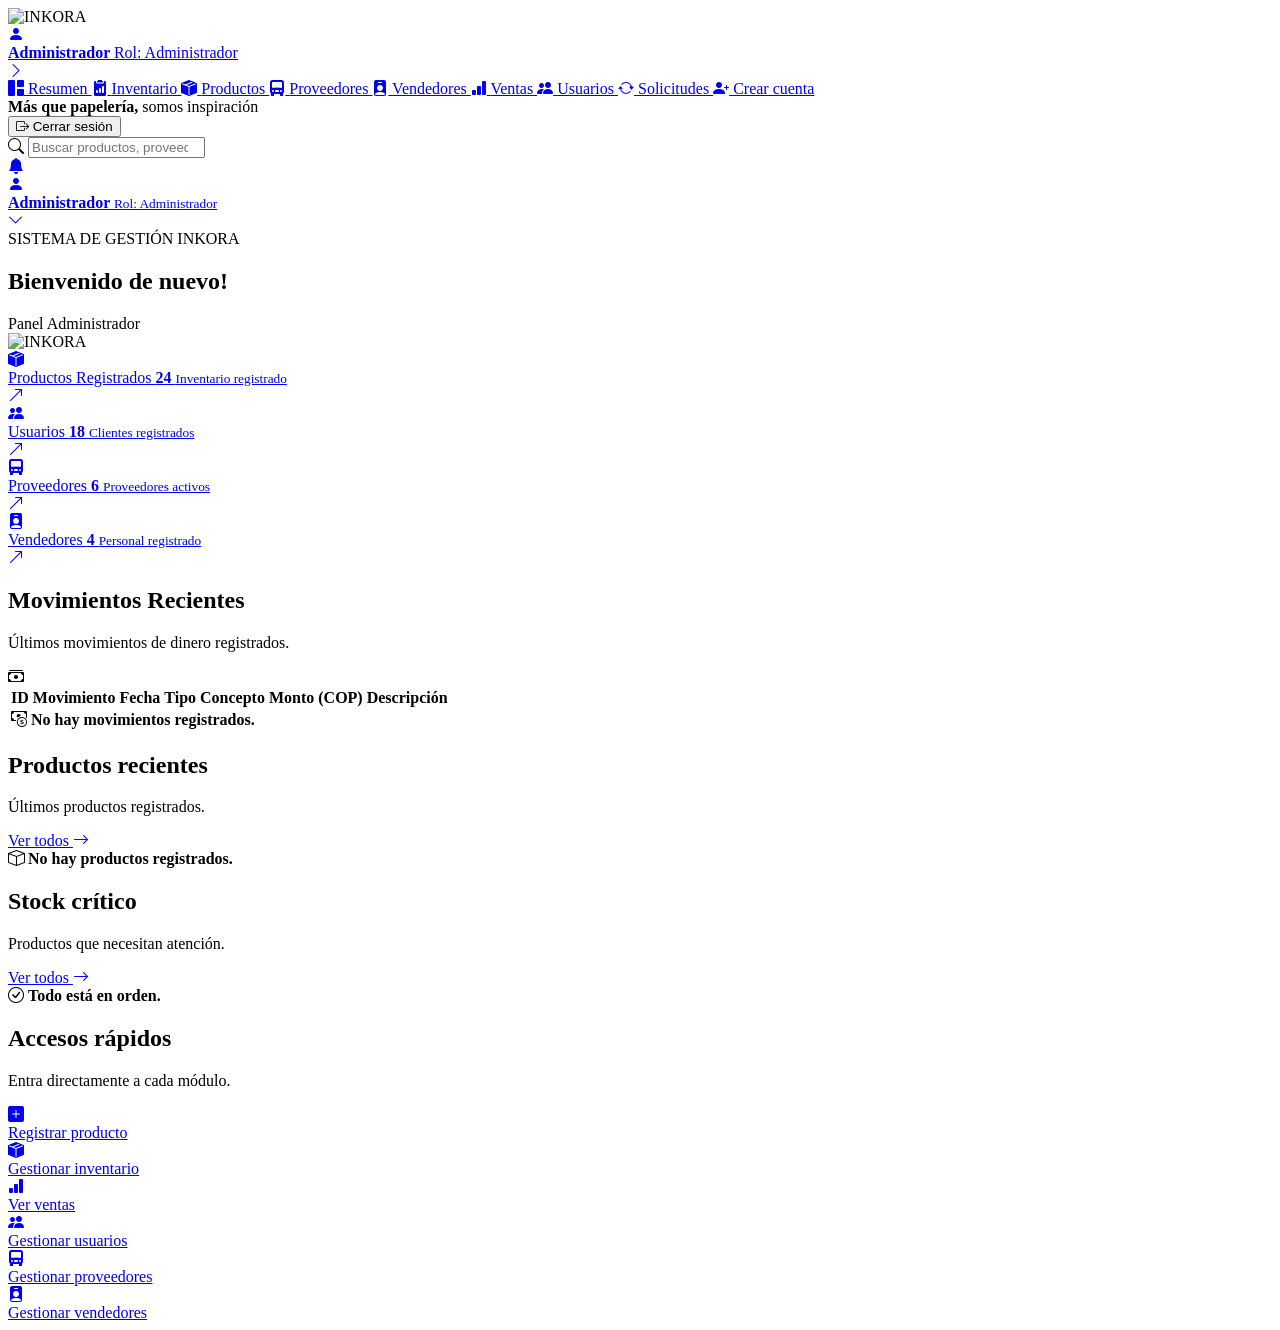
==== Vistas/Dashboard/Index.html @ 17f213e6 "Index Inkora" ====
<!DOCTYPE html>

<html lang="es">

<head>

    <meta charset="utf-8" />

    <meta name="viewport" content="width=device-width, initial-scale=1.0" />

    <title>
        Panel de administración - INKORA
    </title>


    <link rel="stylesheet" href="../../Assets/css/bootstrap.min.css" />


    <link rel="stylesheet" href="https://cdn.jsdelivr.net/npm/bootstrap-icons@1.11.3/font/bootstrap-icons.min.css" />


    <link rel="stylesheet" href="../../Assets/css/dashboard-admin.css" />


    <link rel="stylesheet"
        href="https://fonts.googleapis.com/css2?family=Sora:wght@400;600;700;800&family=Inter:wght@400;500;600;700&display=swap" />


    <link rel="stylesheet" href="../../Assets/css/inkora-brand.css" />

</head>


<body>

    <div class="admin-shell">


        <!-- ===================================================== -->
        <!-- SIDEBAR -->
        <!-- ===================================================== -->

        <aside class="admin-sidebar">


            <!-- LOGO -->

            <div class="sidebar-logo-area">

                <img src="../../Assets/img/logo-inkora.png" alt="INKORA" class="admin-logo" />

            </div>


            <!-- PERFIL ADMIN -->

            <a href="#" class="admin-mini-profile">

                <div class="mini-avatar">

                    <i class="bi bi-person-fill"></i>

                </div>


                <div class="mini-profile-info">

                    <strong>
                        Administrador
                    </strong>

                    <span>
                        Rol: Administrador
                    </span>

                </div>


                <i class="bi bi-chevron-right"></i>

            </a>


            <!-- MENU -->

            <nav class="admin-menu">


                <a href="#" class="admin-menu-item active">

                    <i class="bi bi-grid-1x2-fill"></i>

                    <span>
                        Resumen
                    </span>

                </a>


                <a href="#" class="admin-menu-item">

                    <i class="bi bi-clipboard2-data-fill"></i>

                    <span>
                        Inventario
                    </span>

                </a>


                <a href="#" class="admin-menu-item">

                    <i class="bi bi-box-seam-fill"></i>

                    <span>
                        Productos
                    </span>

                </a>


                <a href="#" class="admin-menu-item">

                    <i class="bi bi-truck-front-fill"></i>

                    <span>
                        Proveedores
                    </span>

                </a>


                <a href="#" class="admin-menu-item">

                    <i class="bi bi-person-badge-fill"></i>

                    <span>
                        Vendedores
                    </span>

                </a>


                <a href="#" class="admin-menu-item">

                    <i class="bi bi-bar-chart-fill"></i>

                    <span>
                        Ventas
                    </span>

                </a>


                <a href="#" class="admin-menu-item">

                    <i class="bi bi-people-fill"></i>

                    <span>
                        Usuarios
                    </span>

                </a>


                <a href="#" class="admin-menu-item">

                    <i class="bi bi-arrow-repeat"></i>

                    <span>
                        Solicitudes
                    </span>

                </a>


                <a href="#" class="admin-menu-item">

                    <i class="bi bi-person-plus-fill"></i>

                    <span>
                        Crear cuenta
                    </span>

                </a>

            </nav>


            <!-- PARTE INFERIOR -->

            <div class="sidebar-footer">

                <div class="sidebar-slogan">

                    <strong>
                        Más que papelería,
                    </strong>

                    <span>
                        somos inspiración
                    </span>

                    <div class="slogan-line"></div>

                </div>


                <button type="button" class="sidebar-logout">

                    <i class="bi bi-box-arrow-right"></i>

                    <span>
                        Cerrar sesión
                    </span>

                </button>

            </div>

        </aside>


        <!-- ===================================================== -->
        <!-- MAIN -->
        <!-- ===================================================== -->

        <main class="admin-main">


            <!-- TOPBAR -->

            <header class="admin-topbar">


                <div class="admin-search">

                    <i class="bi bi-search"></i>

                    <input id="adminSearch" type="search" placeholder="Buscar productos, proveedores, usuarios..." />

                </div>


                <div class="topbar-right">


                    <a href="#" class="notification-icon">

                        <i class="bi bi-bell-fill"></i>

                    </a>


                    <div class="topbar-separator"></div>


                    <a href="#" class="top-profile">

                        <div class="top-avatar">

                            <i class="bi bi-person-fill"></i>

                        </div>


                        <div class="top-profile-text">

                            <strong>
                                Administrador
                            </strong>

                            <small>
                                Rol: Administrador
                            </small>

                        </div>


                        <i class="bi bi-chevron-down"></i>

                    </a>

                </div>

            </header>


            <!-- CONTENIDO -->

            <section class="admin-page-content">


                <!-- ========================================================= -->
                <!-- ENCABEZADO -->
                <!-- ========================================================= -->

                <div class="dashboard-header">

                    <div class="dashboard-welcome">

                        <span class="eyebrow">
                            SISTEMA DE GESTIÓN INKORA
                        </span>

                        <h1>
                            Bienvenido de <span class="welcome-accent">nuevo!</span>
                        </h1>

                        <span class="welcome-sub">
                            Panel Administrador
                        </span>

                    </div>

                    <div class="dashboard-banner">

                        <img src="../../Assets/img/inkora-hero-premium.png" alt="INKORA" />

                    </div>

                </div>


                <!-- ========================================================= -->
                <!-- TARJETAS -->
                <!-- ========================================================= -->

                <div class="dashboard-stats">


                    <a href="#" class="dashboard-stat-card">

                        <div class="dashboard-stat-icon">

                            <i class="bi bi-box-seam-fill"></i>

                        </div>

                        <div class="dashboard-stat-content">

                            <span>
                                Productos Registrados
                            </span>

                            <strong>
                                24
                            </strong>

                            <small>
                                Inventario registrado
                            </small>

                        </div>

                        <i class="bi bi-arrow-up-right stat-arrow"></i>

                    </a>


                    <a href="#" class="dashboard-stat-card">

                        <div class="dashboard-stat-icon">

                            <i class="bi bi-people-fill"></i>

                        </div>

                        <div class="dashboard-stat-content">

                            <span>
                                Usuarios
                            </span>

                            <strong>
                                18
                            </strong>

                            <small>
                                Clientes registrados
                            </small>

                        </div>

                        <i class="bi bi-arrow-up-right stat-arrow"></i>

                    </a>


                    <a href="#" class="dashboard-stat-card">

                        <div class="dashboard-stat-icon">

                            <i class="bi bi-truck-front-fill"></i>

                        </div>

                        <div class="dashboard-stat-content">

                            <span>
                                Proveedores
                            </span>

                            <strong>
                                6
                            </strong>

                            <small>
                                Proveedores activos
                            </small>

                        </div>

                        <i class="bi bi-arrow-up-right stat-arrow"></i>

                    </a>


                    <a href="#" class="dashboard-stat-card">

                        <div class="dashboard-stat-icon">

                            <i class="bi bi-person-badge-fill"></i>

                        </div>

                        <div class="dashboard-stat-content">

                            <span>
                                Vendedores
                            </span>

                            <strong>
                                4
                            </strong>

                            <small>
                                Personal registrado
                            </small>

                        </div>

                        <i class="bi bi-arrow-up-right stat-arrow"></i>

                    </a>

                </div>


                <!-- ========================================================= -->
                <!-- MOVIMIENTOS RECIENTES -->
                <!-- ========================================================= -->

                <div class="admin-card dashboard-movimientos">


                    <div class="card-header-admin">

                        <div>

                            <h2>
                                Movimientos Recientes
                            </h2>

                            <p>
                                Últimos movimientos de dinero registrados.
                            </p>

                        </div>

                        <div class="header-icon">

                            <i class="bi bi-cash-stack"></i>

                        </div>

                    </div>


                    <div class="table-container">

                        <table class="admin-table">

                            <thead>

                                <tr>

                                    <th>
                                        ID Movimiento
                                    </th>

                                    <th>
                                        Fecha
                                    </th>

                                    <th>
                                        Tipo
                                    </th>

                                    <th>
                                        Concepto
                                    </th>

                                    <th>
                                        Monto (COP)
                                    </th>

                                    <th>
                                        Descripción
                                    </th>

                                </tr>

                            </thead>


                            <tbody>

                                <tr>

                                    <td colspan="6" class="empty-table">

                                        <i class="bi bi-cash-coin"></i>

                                        <strong>
                                            No hay movimientos registrados.
                                        </strong>

                                    </td>

                                </tr>

                            </tbody>

                        </table>

                    </div>

                </div>


                <!-- ========================================================= -->
                <!-- CUERPO -->
                <!-- ========================================================= -->

                <div class="dashboard-columns">


                    <!-- PRODUCTOS -->

                    <div class="admin-card">


                        <div class="card-header-admin">

                            <div>

                                <h2>
                                    Productos recientes
                                </h2>

                                <p>
                                    Últimos productos registrados.
                                </p>

                            </div>


                            <a href="#" class="view-all">

                                Ver todos

                                <i class="bi bi-arrow-right"></i>

                            </a>

                        </div>


                        <div class="recent-products">

                            <div class="empty-dashboard">

                                <i class="bi bi-box"></i>

                                <strong>
                                    No hay productos registrados.
                                </strong>

                            </div>

                        </div>

                    </div>


                    <!-- STOCK CRÍTICO -->

                    <div class="admin-card">


                        <div class="card-header-admin">

                            <div>

                                <h2>
                                    Stock crítico
                                </h2>

                                <p>
                                    Productos que necesitan atención.
                                </p>

                            </div>


                            <a href="#" class="view-all">

                                Ver todos

                                <i class="bi bi-arrow-right"></i>

                            </a>

                        </div>


                        <div class="critical-list">

                            <div class="empty-dashboard">

                                <i class="bi bi-check-circle"></i>

                                <strong>
                                    Todo está en orden.
                                </strong>

                            </div>

                        </div>

                    </div>

                </div>


                <!-- ========================================================= -->
                <!-- ACCESOS -->
                <!-- ========================================================= -->

                <div class="admin-card quick-access-card">


                    <div class="card-header-admin">

                        <div>

                            <h2>
                                Accesos rápidos
                            </h2>

                            <p>
                                Entra directamente a cada módulo.
                            </p>

                        </div>

                    </div>


                    <div class="quick-access-grid">


                        <a href="#" class="quick-access-item">

                            <div>
                                <i class="bi bi-plus-square-fill"></i>
                            </div>

                            <span>
                                Registrar producto
                            </span>

                        </a>


                        <a href="#" class="quick-access-item">

                            <div>
                                <i class="bi bi-box-seam-fill"></i>
                            </div>

                            <span>
                                Gestionar inventario
                            </span>

                        </a>


                        <a href="#" class="quick-access-item">

                            <div>
                                <i class="bi bi-bar-chart-fill"></i>
                            </div>

                            <span>
                                Ver ventas
                            </span>

                        </a>


                        <a href="#" class="quick-access-item">

                            <div>
                                <i class="bi bi-people-fill"></i>
                            </div>

                            <span>
                                Gestionar usuarios
                            </span>

                        </a>


                        <a href="#" class="quick-access-item">

                            <div>
                                <i class="bi bi-truck-front-fill"></i>
                            </div>

                            <span>
                                Gestionar proveedores
                            </span>

                        </a>


                        <a href="#" class="quick-access-item">

                            <div>
                                <i class="bi bi-person-badge-fill"></i>
                            </div>

                            <span>
                                Gestionar vendedores
                            </span>

                        </a>


                    </div>

                </div>

            </section>

        </main>

    </div>


    <script>

        document.addEventListener(
            "DOMContentLoaded",
            function () {

                const search =
                    document.getElementById("adminSearch");

                if (!search)
                    return;


                search.addEventListener(
                    "input",
                    function () {

                        const value =
                            this.value
                                .toLowerCase()
                                .trim();


                        document
                            .querySelectorAll(
                                ".searchable-item")
                            .forEach(function (element) {

                                const text =
                                    element.textContent
                                        .toLowerCase();


                                element.style.display =
                                    !value ||
                                        text.includes(value)
                                        ? ""
                                        : "none";

                            });

                    });

            });

    </script>


</body>

</html>
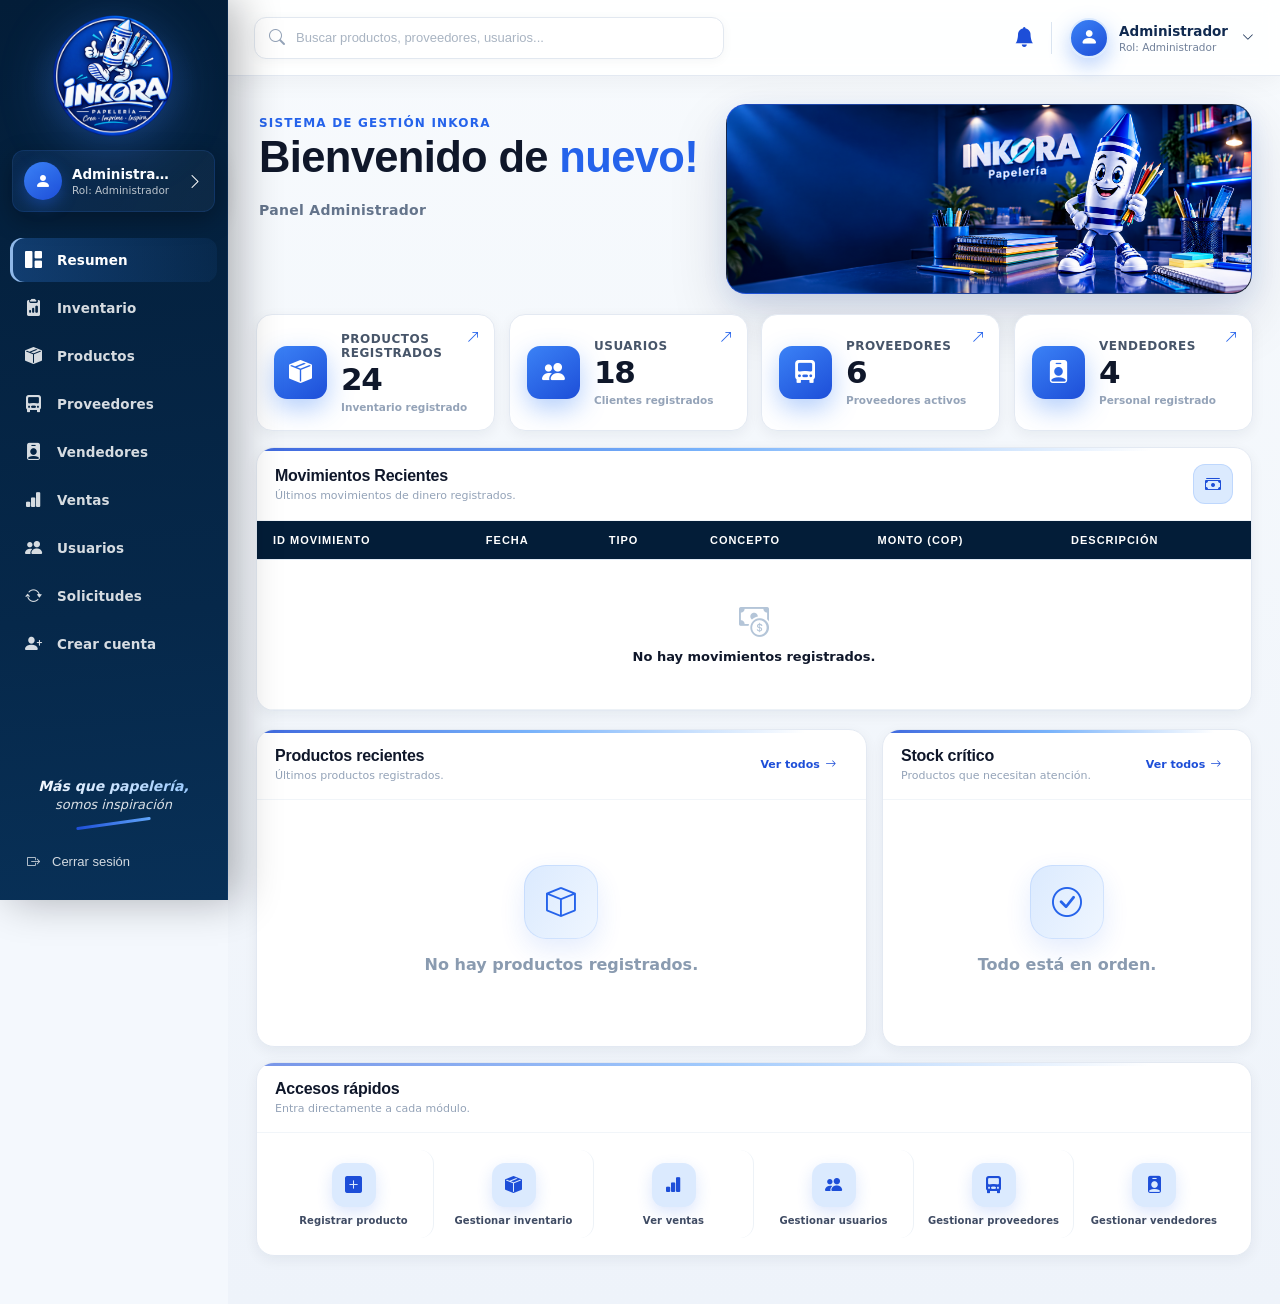
==== commit b8e67822: "Anexos + Script" ====
--- a/Vistas/Dashboard/Index.html
+++ b/Vistas/Dashboard/Index.html
@@ -12,20 +12,12 @@
         Panel de administración - INKORA
     </title>
 
-
     <link rel="stylesheet" href="../../Assets/css/bootstrap.min.css" />
 
-
     <link rel="stylesheet" href="https://cdn.jsdelivr.net/npm/bootstrap-icons@1.11.3/font/bootstrap-icons.min.css" />
 
-
     <link rel="stylesheet" href="../../Assets/css/dashboard-admin.css" />
 
-
-    <link rel="stylesheet"
-        href="https://fonts.googleapis.com/css2?family=Sora:wght@400;600;700;800&family=Inter:wght@400;500;600;700&display=swap" />
-
-
     <link rel="stylesheet" href="../../Assets/css/inkora-brand.css" />
 
 </head>
@@ -34,16 +26,7 @@
 <body>
 
     <div class="admin-shell">
-
-
-        <!-- ===================================================== -->
-        <!-- SIDEBAR -->
-        <!-- ===================================================== -->
-
         <aside class="admin-sidebar">
-
-
-            <!-- LOGO -->
 
             <div class="sidebar-logo-area">
 
--- a/Assets/css/dashboard-admin.css
+++ b/Assets/css/dashboard-admin.css
@@ -0,0 +1,3893 @@
+﻿:root {
+    --inkora-blue: #063b91;
+    --inkora-blue-dark: #03275f;
+    --inkora-blue-light: #148df5;
+    --inkora-sky: #eaf5ff;
+    --inkora-bg: #f4f8fd;
+    --inkora-white: #ffffff;
+    --inkora-text: #102a50;
+    --inkora-muted: #71819a;
+    --inkora-border: #dbe7f4;
+    --inkora-green: #21a366;
+    --inkora-red: #ef476f;
+    --inkora-orange: #f59e0b;
+    --shadow: 0 10px 30px rgba(17, 63, 111, .08);
+    --radius: 16px;
+}
+
+
+* {
+    box-sizing: border-box;
+}
+
+
+html,
+body {
+    margin: 0;
+    padding: 0;
+    min-height: 100%;
+}
+
+
+body {
+    font-family: Inter, "Segoe UI", Arial, sans-serif;
+    background: var(--inkora-bg);
+    color: var(--inkora-text);
+}
+
+
+/* =========================================================
+   SHELL
+   ========================================================= */
+
+.admin-shell {
+    min-height: 100vh;
+    display: flex;
+}
+
+
+/* =========================================================
+   SIDEBAR
+   ========================================================= */
+
+.admin-sidebar {
+    position: fixed;
+    left: 0;
+    top: 0;
+    bottom: 0;
+    width: 228px;
+    background: linear-gradient( 180deg, #063b91 0%, #03265d 100% );
+    color: white;
+    display: flex;
+    flex-direction: column;
+    z-index: 1000;
+    box-shadow: 10px 0 35px rgba(2, 39, 95, .12);
+}
+
+
+.sidebar-logo-area {
+    height: 175px;
+    display: flex;
+    align-items: center;
+    justify-content: center;
+    padding: 20px;
+}
+
+
+.admin-logo {
+    width: 138px;
+    height: 138px;
+    object-fit: contain;
+    filter: drop-shadow( 0 8px 15px rgba(0, 0, 0, .20) );
+}
+
+
+/* =========================================================
+   MINI PROFILE
+   ========================================================= */
+
+.admin-mini-profile {
+    margin: 0 12px 18px;
+    padding: 11px;
+    border-radius: 12px;
+    display: flex;
+    align-items: center;
+    gap: 10px;
+    color: white;
+    text-decoration: none;
+    background: rgba(255, 255, 255, .09);
+    border: 1px solid rgba(255, 255, 255, .10);
+    transition: .2s ease;
+}
+
+
+    .admin-mini-profile:hover {
+        color: white;
+        background: rgba(255, 255, 255, .15);
+        transform: translateY(-1px);
+    }
+
+
+.mini-avatar {
+    width: 38px;
+    height: 38px;
+    border-radius: 50%;
+    display: grid;
+    place-items: center;
+    background: rgba(255,255,255,.18);
+    flex-shrink: 0;
+}
+
+
+.mini-profile-info {
+    min-width: 0;
+    flex: 1;
+}
+
+
+    .mini-profile-info strong {
+        display: block;
+        font-size: 13px;
+        white-space: nowrap;
+        overflow: hidden;
+        text-overflow: ellipsis;
+    }
+
+
+    .mini-profile-info span {
+        display: block;
+        margin-top: 2px;
+        font-size: 10px;
+        opacity: .72;
+    }
+
+
+/* =========================================================
+   MENU
+   ========================================================= */
+
+.admin-menu {
+    padding: 4px 10px;
+    overflow-y: auto;
+}
+
+
+.admin-menu-item {
+    min-height: 44px;
+    margin: 4px 0;
+    padding: 0 14px;
+    border-radius: 10px;
+    display: flex;
+    align-items: center;
+    gap: 13px;
+    color: rgba(255,255,255,.84);
+    text-decoration: none;
+    font-size: 13px;
+    font-weight: 600;
+    transition: .2s ease;
+}
+
+
+    .admin-menu-item i {
+        width: 20px;
+        text-align: center;
+        font-size: 17px;
+    }
+
+
+    .admin-menu-item:hover {
+        color: white;
+        background: rgba(255,255,255,.11);
+    }
+
+
+    .admin-menu-item.active {
+        color: white;
+        background: linear-gradient( 90deg, #148df5, #08b9f7 );
+        box-shadow: 0 7px 18px rgba(0, 159, 255, .23);
+    }
+
+
+.menu-count {
+    margin-left: auto;
+    min-width: 20px;
+    height: 20px;
+    padding: 0 6px;
+    display: grid;
+    place-items: center;
+    border-radius: 30px;
+    background: #ef476f;
+    font-size: 10px;
+}
+
+
+/* =========================================================
+   SIDEBAR FOOTER
+   ========================================================= */
+
+.sidebar-footer {
+    margin-top: auto;
+    padding: 18px 15px 20px;
+}
+
+
+.sidebar-slogan {
+    padding: 15px 5px 18px;
+    text-align: center;
+    color: rgba(255,255,255,.85);
+}
+
+
+    .sidebar-slogan strong,
+    .sidebar-slogan span {
+        display: block;
+        font-style: italic;
+    }
+
+
+    .sidebar-slogan strong {
+        font-size: 14px;
+    }
+
+
+    .sidebar-slogan span {
+        margin-top: 3px;
+        font-size: 13px;
+    }
+
+
+.slogan-line {
+    width: 75px;
+    height: 3px;
+    margin: 10px auto 0;
+    border-radius: 20px;
+    background: #0cb9ff;
+    transform: rotate(-8deg);
+}
+
+
+.sidebar-logout {
+    width: 100%;
+    border: 0;
+    background: transparent;
+    color: rgba(255,255,255,.82);
+    padding: 11px 12px;
+    border-radius: 9px;
+    display: flex;
+    align-items: center;
+    gap: 12px;
+    cursor: pointer;
+    font-size: 13px;
+}
+
+
+    .sidebar-logout:hover {
+        background: rgba(255,255,255,.10);
+        color: white;
+    }
+
+
+/* =========================================================
+   MAIN
+   ========================================================= */
+
+.admin-main {
+    width: calc(100% - 228px);
+    margin-left: 228px;
+    min-height: 100vh;
+    background: linear-gradient( 180deg, #f8fbff, #f1f6fc );
+}
+
+
+/* =========================================================
+   TOPBAR
+   ========================================================= */
+
+.admin-topbar {
+    height: 76px;
+    padding: 0 26px;
+    background: rgba(255,255,255,.90);
+    border-bottom: 1px solid var(--inkora-border);
+    display: flex;
+    align-items: center;
+    justify-content: space-between;
+    position: sticky;
+    top: 0;
+    z-index: 100;
+}
+
+
+.admin-search {
+    width: min(470px, 45vw);
+    height: 42px;
+    border: 1px solid #d9e5f2;
+    background: #f6faff;
+    border-radius: 10px;
+    display: flex;
+    align-items: center;
+    padding: 0 14px;
+    color: #6f86a3;
+}
+
+
+    .admin-search i {
+        margin-right: 9px;
+    }
+
+
+    .admin-search input {
+        width: 100%;
+        border: 0;
+        outline: 0;
+        background: transparent;
+        font-size: 13px;
+        color: var(--inkora-text);
+    }
+
+
+.topbar-right {
+    display: flex;
+    align-items: center;
+    gap: 17px;
+}
+
+
+.notification-icon {
+    position: relative;
+    color: var(--inkora-blue);
+    font-size: 20px;
+    text-decoration: none;
+}
+
+
+    .notification-icon span {
+        position: absolute;
+        right: -9px;
+        top: -9px;
+        min-width: 17px;
+        height: 17px;
+        padding: 0 4px;
+        display: grid;
+        place-items: center;
+        background: #ef3340;
+        color: white;
+        font-size: 9px;
+        font-weight: 800;
+        border-radius: 50%;
+    }
+
+
+.topbar-separator {
+    width: 1px;
+    height: 32px;
+    background: #dbe5f1;
+}
+
+
+.top-profile {
+    display: flex;
+    align-items: center;
+    gap: 10px;
+    text-decoration: none;
+    color: var(--inkora-text);
+}
+
+
+.top-avatar {
+    width: 40px;
+    height: 40px;
+    border-radius: 50%;
+    display: grid;
+    place-items: center;
+    background: linear-gradient( 145deg, #1a82e9, #0756b5 );
+    color: white;
+    font-size: 18px;
+}
+
+
+.top-profile-text strong,
+.top-profile-text small {
+    display: block;
+}
+
+
+.top-profile-text strong {
+    font-size: 13px;
+}
+
+
+.top-profile-text small {
+    color: var(--inkora-muted);
+    font-size: 10px;
+    margin-top: 2px;
+}
+
+
+.top-profile > i {
+    font-size: 12px;
+    margin-left: 4px;
+}
+
+
+/* =========================================================
+   CONTENT
+   ========================================================= */
+
+.admin-page-content {
+    padding: 28px;
+    max-width: 1500px;
+    margin: 0 auto;
+}
+
+
+.admin-message {
+    padding: 12px 15px;
+    border-radius: 10px;
+    margin-bottom: 18px;
+    display: flex;
+    align-items: center;
+    gap: 10px;
+    font-size: 13px;
+    font-weight: 600;
+}
+
+
+    .admin-message.success {
+        background: #e9f9f0;
+        color: #147c49;
+        border: 1px solid #bdebd1;
+    }
+
+
+    .admin-message.error {
+        background: #fff0f2;
+        color: #b4233d;
+        border: 1px solid #ffcbd4;
+    }
+
+
+/* =========================================================
+   HEADINGS
+   ========================================================= */
+
+.eyebrow {
+    color: #2464a9;
+    font-size: 11px;
+    font-weight: 800;
+    letter-spacing: .5px;
+}
+
+
+.page-heading {
+    display: flex;
+    align-items: flex-end;
+    justify-content: space-between;
+    margin-bottom: 22px;
+}
+
+
+    .page-heading h1 {
+        margin: 5px 0 5px;
+        font-size: clamp(27px, 3vw, 40px);
+        letter-spacing: -.7px;
+    }
+
+
+    .page-heading p {
+        margin: 0;
+        color: var(--inkora-muted);
+        font-size: 13px;
+    }
+
+
+/* =========================================================
+   DASHBOARD HEADER
+   ========================================================= */
+
+.dashboard-header {
+    display: grid;
+    grid-template-columns: 1fr 1.18fr;
+    gap: 24px;
+    align-items: stretch;
+    margin-bottom: 20px;
+}
+
+
+.dashboard-welcome {
+    padding: 8px 3px;
+}
+
+
+    .dashboard-welcome h1 {
+        margin: 5px 0 20px;
+        font-size: clamp(29px, 3.2vw, 43px);
+        line-height: 1;
+        letter-spacing: -1.5px;
+        color: #0b2f60;
+    }
+
+
+.welcome-user {
+    display: flex;
+    align-items: center;
+    gap: 12px;
+}
+
+
+.welcome-avatar {
+    width: 44px;
+    height: 44px;
+    border-radius: 50%;
+    display: grid;
+    place-items: center;
+    background: linear-gradient( 145deg, #168ff0, #0758b8 );
+    color: white;
+    font-size: 20px;
+}
+
+
+.welcome-user strong,
+.welcome-user span {
+    display: block;
+}
+
+
+.welcome-user strong {
+    font-size: 15px;
+}
+
+
+.welcome-user span {
+    color: var(--inkora-muted);
+    font-size: 11px;
+    margin-top: 4px;
+}
+
+
+.dashboard-banner {
+    min-height: 140px;
+    border-radius: 15px;
+    overflow: hidden;
+    box-shadow: var(--shadow);
+    background: #0b4caa;
+}
+
+
+    .dashboard-banner img {
+        width: 100%;
+        height: 100%;
+        object-fit: cover;
+        display: block;
+    }
+
+
+/* =========================================================
+   STATS
+   ========================================================= */
+
+.dashboard-stats {
+    display: grid;
+    grid-template-columns: repeat(4, 1fr);
+    gap: 14px;
+    margin-bottom: 16px;
+}
+
+
+.dashboard-stat-card {
+    position: relative;
+    min-height: 116px;
+    padding: 17px;
+    background: white;
+    border: 1px solid var(--inkora-border);
+    border-radius: var(--radius);
+    display: flex;
+    align-items: center;
+    gap: 14px;
+    color: var(--inkora-text);
+    text-decoration: none;
+    box-shadow: var(--shadow);
+    transition: transform .2s ease, box-shadow .2s ease;
+}
+
+
+    .dashboard-stat-card:hover {
+        color: var(--inkora-text);
+        transform: translateY(-3px);
+        box-shadow: 0 16px 34px rgba(17,63,111,.12);
+    }
+
+
+.dashboard-stat-icon {
+    width: 53px;
+    height: 53px;
+    flex-shrink: 0;
+    border-radius: 13px;
+    display: grid;
+    place-items: center;
+    background: linear-gradient( 145deg, #178ff0, #0756b5 );
+    color: white;
+    font-size: 23px;
+}
+
+
+.dashboard-stat-content span,
+.dashboard-stat-content small {
+    display: block;
+}
+
+
+.dashboard-stat-content span {
+    font-size: 11px;
+    font-weight: 700;
+    color: #61728b;
+}
+
+
+.dashboard-stat-content strong {
+    display: block;
+    margin-top: 4px;
+    font-size: 27px;
+    line-height: 1;
+}
+
+
+.dashboard-stat-content small {
+    margin-top: 6px;
+    color: #8a9ab0;
+    font-size: 9px;
+}
+
+
+.stat-arrow {
+    position: absolute;
+    right: 14px;
+    top: 14px;
+    color: #1a9d69;
+    font-size: 13px;
+}
+
+
+/* =========================================================
+   DASHBOARD COLUMNS
+   ========================================================= */
+
+.dashboard-columns {
+    display: grid;
+    grid-template-columns: 1.65fr 1fr;
+    gap: 15px;
+    margin-bottom: 15px;
+}
+
+
+.admin-card {
+    background: white;
+    border: 1px solid var(--inkora-border);
+    border-radius: var(--radius);
+    box-shadow: var(--shadow);
+    overflow: hidden;
+}
+
+
+.card-header-admin {
+    min-height: 70px;
+    padding: 16px 18px;
+    display: flex;
+    align-items: center;
+    justify-content: space-between;
+    border-bottom: 1px solid #edf2f7;
+}
+
+
+    .card-header-admin h2 {
+        margin: 0;
+        font-size: 15px;
+        color: #12345f;
+    }
+
+
+    .card-header-admin p {
+        margin: 4px 0 0;
+        color: #8493a7;
+        font-size: 10px;
+    }
+
+
+.view-all {
+    display: flex;
+    align-items: center;
+    gap: 5px;
+    color: #0877d8;
+    font-size: 11px;
+    font-weight: 700;
+    text-decoration: none;
+}
+
+
+    .view-all:hover {
+        color: #0057a8;
+    }
+
+
+.header-icon {
+    width: 36px;
+    height: 36px;
+    display: grid;
+    place-items: center;
+    border-radius: 10px;
+    background: #edf7ff;
+    color: #087ee0;
+}
+
+
+/* =========================================================
+   PRODUCTS
+   ========================================================= */
+
+.recent-products {
+    padding: 5px 18px 12px;
+}
+
+
+.recent-product {
+    min-height: 61px;
+    display: flex;
+    align-items: center;
+    gap: 11px;
+    border-bottom: 1px solid #edf2f7;
+}
+
+
+    .recent-product:last-child {
+        border-bottom: 0;
+    }
+
+
+.product-small-image {
+    width: 40px;
+    height: 40px;
+    border-radius: 8px;
+    display: grid;
+    place-items: center;
+    overflow: hidden;
+    background: #eef6ff;
+    color: #1785df;
+    flex-shrink: 0;
+}
+
+
+    .product-small-image img {
+        width: 100%;
+        height: 100%;
+        object-fit: cover;
+    }
+
+
+.recent-product-info {
+    flex: 1;
+    min-width: 0;
+}
+
+
+    .recent-product-info strong {
+        display: block;
+        font-size: 11px;
+        white-space: nowrap;
+        overflow: hidden;
+        text-overflow: ellipsis;
+    }
+
+
+    .recent-product-info span {
+        display: block;
+        margin-top: 3px;
+        color: #8b9aaf;
+        font-size: 9px;
+    }
+
+
+.recent-product-price {
+    text-align: right;
+}
+
+
+    .recent-product-price strong,
+    .recent-product-price span {
+        display: block;
+    }
+
+
+    .recent-product-price strong {
+        font-size: 11px;
+    }
+
+
+    .recent-product-price span {
+        margin-top: 3px;
+        color: #8b9aaf;
+        font-size: 9px;
+    }
+
+
+/* =========================================================
+   CRITICAL
+   ========================================================= */
+
+.critical-list {
+    padding: 5px 15px 10px;
+}
+
+
+.critical-item {
+    min-height: 57px;
+    display: flex;
+    align-items: center;
+    gap: 10px;
+    border-bottom: 1px solid #edf2f7;
+}
+
+
+    .critical-item:last-child {
+        border-bottom: 0;
+    }
+
+
+.critical-icon {
+    width: 36px;
+    height: 36px;
+    display: grid;
+    place-items: center;
+    border-radius: 9px;
+    background: #fff0f3;
+    color: #e94265;
+}
+
+
+.critical-item div:nth-child(2) {
+    flex: 1;
+}
+
+
+.critical-item strong,
+.critical-item span {
+    display: block;
+}
+
+
+.critical-item strong {
+    font-size: 11px;
+}
+
+
+.critical-item span {
+    margin-top: 3px;
+    color: #8a99ad;
+    font-size: 9px;
+}
+
+
+.critical-item b {
+    min-width: 29px;
+    height: 25px;
+    display: grid;
+    place-items: center;
+    border-radius: 8px;
+    background: #ffe6eb;
+    color: #df365c;
+    font-size: 11px;
+}
+
+
+/* =========================================================
+   QUICK ACCESS
+   ========================================================= */
+
+.quick-access-card {
+    margin-bottom: 20px;
+}
+
+
+.quick-access-grid {
+    display: grid;
+    grid-template-columns: repeat(6, 1fr);
+    padding: 17px;
+}
+
+
+.quick-access-item {
+    min-height: 88px;
+    display: flex;
+    flex-direction: column;
+    align-items: center;
+    justify-content: center;
+    gap: 8px;
+    color: #31506f;
+    text-decoration: none;
+    border-right: 1px solid #edf2f7;
+}
+
+
+    .quick-access-item:last-child {
+        border-right: 0;
+    }
+
+
+    .quick-access-item div {
+        width: 39px;
+        height: 39px;
+        border-radius: 50%;
+        display: grid;
+        place-items: center;
+        background: #eaf5ff;
+        color: #1385df;
+        font-size: 17px;
+        transition: .2s ease;
+    }
+
+
+    .quick-access-item span {
+        text-align: center;
+        font-size: 10px;
+        font-weight: 700;
+    }
+
+
+    .quick-access-item:hover {
+        color: #0878d5;
+    }
+
+
+        .quick-access-item:hover div {
+            transform: translateY(-3px);
+            background: #dcefff;
+        }
+
+
+/* =========================================================
+   TABLES
+   ========================================================= */
+
+.table-container {
+    width: 100%;
+    overflow-x: auto;
+}
+
+
+.admin-table {
+    width: 100%;
+    border-collapse: collapse;
+    min-width: 720px;
+}
+
+
+    .admin-table th {
+        padding: 13px 16px;
+        background: #f7faff;
+        border-bottom: 1px solid #e4edf7;
+        color: #61758f;
+        font-size: 10px;
+        text-align: left;
+        text-transform: uppercase;
+        letter-spacing: .25px;
+    }
+
+
+    .admin-table td {
+        padding: 13px 16px;
+        border-bottom: 1px solid #edf2f7;
+        font-size: 12px;
+        color: #3e536e;
+    }
+
+
+    .admin-table tbody tr:hover {
+        background: #f9fcff;
+    }
+
+
+.user-table-cell {
+    display: flex;
+    align-items: center;
+    gap: 10px;
+}
+
+
+.table-avatar {
+    width: 35px;
+    height: 35px;
+    display: grid;
+    place-items: center;
+    border-radius: 50%;
+    background: #eaf5ff;
+    color: #087dde;
+}
+
+
+.user-table-cell strong,
+.user-table-cell small {
+    display: block;
+}
+
+
+.user-table-cell strong {
+    color: #15375e;
+    font-size: 12px;
+}
+
+
+.user-table-cell small {
+    margin-top: 2px;
+    color: #8c9bb0;
+    font-size: 9px;
+}
+
+
+.role-pill,
+.status-pill {
+    display: inline-flex;
+    align-items: center;
+    gap: 5px;
+    padding: 5px 9px;
+    border-radius: 30px;
+    font-size: 9px;
+    font-weight: 800;
+}
+
+
+    .role-pill.user {
+        background: #eaf5ff;
+        color: #0879d8;
+    }
+
+
+    .status-pill.active {
+        background: #e9f8ef;
+        color: #1b925d;
+    }
+
+
+    .status-pill.critical {
+        background: #fff0f3;
+        color: #d93d60;
+    }
+
+
+.delete-button {
+    border: 0;
+    background: #fff0f3;
+    color: #d83b5d;
+    border-radius: 8px;
+    padding: 7px 10px;
+    font-size: 10px;
+    font-weight: 700;
+    cursor: pointer;
+}
+
+
+    .delete-button:hover {
+        background: #ffdce4;
+    }
+
+
+.empty-table,
+.empty-dashboard {
+    padding: 45px 20px !important;
+    text-align: center;
+    color: #8a9bb0;
+}
+
+
+    .empty-table i,
+    .empty-dashboard i {
+        display: block;
+        margin-bottom: 9px;
+        font-size: 30px;
+        color: #b4c5d8;
+    }
+
+
+    .empty-table strong,
+    .empty-table span {
+        display: block;
+    }
+
+
+    .empty-table strong {
+        color: #526982;
+        font-size: 13px;
+    }
+
+
+    .empty-table span {
+        margin-top: 4px;
+        font-size: 10px;
+    }
+
+
+/* =========================================================
+   STATS
+   ========================================================= */
+
+.stats-grid {
+    display: grid;
+    grid-template-columns: repeat(4, 1fr);
+    gap: 15px;
+    margin-bottom: 20px;
+}
+
+
+.stat-card {
+    min-height: 104px;
+    background: white;
+    border: 1px solid var(--inkora-border);
+    border-radius: var(--radius);
+    padding: 17px;
+    display: flex;
+    align-items: center;
+    gap: 13px;
+    box-shadow: var(--shadow);
+}
+
+
+.stat-icon {
+    width: 48px;
+    height: 48px;
+    border-radius: 12px;
+    display: grid;
+    place-items: center;
+    color: white;
+    font-size: 20px;
+    flex-shrink: 0;
+}
+
+
+    .stat-icon.blue {
+        background: linear-gradient(145deg,#1592ef,#075ab9);
+    }
+
+
+    .stat-icon.green {
+        background: linear-gradient(145deg,#2bc47c,#16945a);
+    }
+
+
+    .stat-icon.purple {
+        background: linear-gradient(145deg,#8a70ee,#6049be);
+    }
+
+
+    .stat-icon.orange {
+        background: linear-gradient(145deg,#f7b83e,#e28b0c);
+    }
+
+
+    .stat-icon.red {
+        background: linear-gradient(145deg,#f56a83,#d93659);
+    }
+
+
+.stat-card span,
+.stat-card strong {
+    display: block;
+}
+
+
+.stat-card span {
+    color: #7d8da3;
+    font-size: 10px;
+}
+
+
+.stat-card strong {
+    margin-top: 5px;
+    font-size: 22px;
+}
+
+
+/* =========================================================
+   PROFILE
+   ========================================================= */
+
+.profile-admin-card {
+    max-width: 1000px;
+    margin: 0 auto;
+    overflow: hidden;
+    background: white;
+    border: 1px solid var(--inkora-border);
+    border-radius: 20px;
+    box-shadow: var(--shadow);
+}
+
+
+.profile-banner {
+    height: 135px;
+    background: linear-gradient( 120deg, #063b91, #057ee0 );
+    position: relative;
+}
+
+
+.profile-big-avatar {
+    position: absolute;
+    left: 38px;
+    bottom: -35px;
+    width: 78px;
+    height: 78px;
+    border-radius: 50%;
+    display: grid;
+    place-items: center;
+    color: white;
+    font-size: 34px;
+    background: linear-gradient( 145deg, #168ff0, #0757b7 );
+    border: 5px solid white;
+    box-shadow: 0 8px 20px rgba(0,0,0,.18);
+}
+
+
+.profile-body {
+    padding: 55px 38px 32px;
+}
+
+
+.profile-top {
+    display: flex;
+    justify-content: space-between;
+    align-items: flex-start;
+    gap: 20px;
+    margin-bottom: 30px;
+}
+
+
+.profile-small-title {
+    color: #3181c7;
+    font-size: 9px;
+    font-weight: 800;
+    letter-spacing: .5px;
+}
+
+
+.profile-top h2 {
+    margin: 5px 0 4px;
+    font-size: 27px;
+}
+
+
+.profile-top p {
+    margin: 0;
+    color: #8091a8;
+    font-size: 11px;
+}
+
+
+.administrator-pill {
+    padding: 8px 12px;
+    border-radius: 30px;
+    background: #eaf5ff;
+    color: #0878d5;
+    font-size: 10px;
+    font-weight: 800;
+}
+
+
+.form-grid {
+    display: grid;
+    grid-template-columns: repeat(2, 1fr);
+    gap: 18px;
+    margin-bottom: 20px;
+}
+
+
+.admin-field label {
+    display: block;
+    margin-bottom: 7px;
+    color: #334f70;
+    font-size: 11px;
+    font-weight: 800;
+}
+
+
+.input-icon {
+    min-height: 45px;
+    display: flex;
+    align-items: center;
+    border: 1px solid #d8e4f0;
+    border-radius: 10px;
+    background: #fbfdff;
+    padding: 0 12px;
+    transition: .2s;
+}
+
+
+    .input-icon:focus-within {
+        border-color: #1590e9;
+        box-shadow: 0 0 0 3px rgba(21,144,233,.10);
+    }
+
+
+    .input-icon > i {
+        margin-right: 9px;
+        color: #7b91aa;
+    }
+
+
+    .input-icon input {
+        width: 100%;
+        border: 0;
+        outline: 0;
+        background: transparent;
+        font-size: 12px;
+        color: #17385e;
+    }
+
+
+.password-section {
+    padding: 20px;
+    border: 1px solid #e1ebf4;
+    border-radius: 13px;
+    background: #f8fbff;
+}
+
+
+.password-title {
+    display: flex;
+    gap: 10px;
+    align-items: center;
+    margin-bottom: 16px;
+}
+
+
+.password-icon {
+    width: 38px;
+    height: 38px;
+    display: grid;
+    place-items: center;
+    border-radius: 9px;
+    background: #eaf5ff;
+    color: #087ddd;
+}
+
+
+.password-title strong,
+.password-title span {
+    display: block;
+}
+
+
+.password-title strong {
+    font-size: 12px;
+}
+
+
+.password-title span {
+    margin-top: 2px;
+    color: #8495aa;
+    font-size: 9px;
+}
+
+
+.password-eye {
+    border: 0;
+    background: transparent;
+    color: #758aa2;
+    cursor: pointer;
+}
+
+
+.field-error {
+    display: block;
+    margin-top: 5px;
+    color: #d63959;
+    font-size: 9px;
+}
+
+
+.validation-box {
+    margin-bottom: 15px;
+    color: #d63959;
+    font-size: 11px;
+}
+
+
+.profile-actions {
+    margin-top: 20px;
+    display: flex;
+    align-items: center;
+    justify-content: space-between;
+    gap: 20px;
+}
+
+
+    .profile-actions span {
+        color: #8191a6;
+        font-size: 10px;
+    }
+
+
+.primary-admin-button {
+    border: 0;
+    border-radius: 10px;
+    padding: 11px 18px;
+    background: linear-gradient( 90deg, #087ce0, #0ca5ef );
+    color: white;
+    font-weight: 800;
+    font-size: 11px;
+    cursor: pointer;
+    box-shadow: 0 8px 18px rgba(8,124,224,.20);
+}
+
+
+    .primary-admin-button:hover {
+        transform: translateY(-1px);
+    }
+
+
+/* =========================================================
+   RESPONSIVE
+   ========================================================= */
+
+@media (max-width: 1200px) {
+
+    .dashboard-stats,
+    .stats-grid {
+        grid-template-columns: repeat(2, 1fr);
+    }
+
+
+    .quick-access-grid {
+        grid-template-columns: repeat(3, 1fr);
+    }
+
+
+    .quick-access-item:nth-child(3) {
+        border-right: 0;
+    }
+}
+
+
+@media (max-width: 900px) {
+
+    .admin-sidebar {
+        width: 75px;
+    }
+
+
+    .admin-main {
+        width: calc(100% - 75px);
+        margin-left: 75px;
+    }
+
+
+    .sidebar-logo-area {
+        height: 110px;
+        padding: 10px;
+    }
+
+
+    .admin-logo {
+        width: 55px;
+        height: 55px;
+    }
+
+
+    .admin-mini-profile {
+        justify-content: center;
+        padding: 9px;
+    }
+
+
+        .mini-profile-info,
+        .admin-mini-profile > i,
+        .admin-menu-item span,
+        .sidebar-slogan,
+        .sidebar-logout span {
+            display: none;
+        }
+
+
+    .admin-menu-item {
+        justify-content: center;
+        padding: 0;
+    }
+
+
+    .dashboard-header,
+    .dashboard-columns {
+        grid-template-columns: 1fr;
+    }
+}
+
+
+@media (max-width: 650px) {
+
+    .admin-topbar {
+        padding: 0 14px;
+    }
+
+
+    .admin-search {
+        width: 45%;
+    }
+
+
+    .top-profile-text,
+    .top-profile > i {
+        display: none;
+    }
+
+
+    .admin-page-content {
+        padding: 17px;
+    }
+
+
+    .dashboard-stats,
+    .stats-grid {
+        grid-template-columns: 1fr;
+    }
+
+
+    .form-grid {
+        grid-template-columns: 1fr;
+    }
+
+
+    .profile-top,
+    .profile-actions,
+    .page-heading {
+        flex-direction: column;
+        align-items: flex-start;
+    }
+
+
+    .quick-access-grid {
+        grid-template-columns: repeat(2, 1fr);
+    }
+
+
+    .quick-access-item {
+        border-right: 0;
+        border-bottom: 1px solid #edf2f7;
+    }
+}
+
+/* =========================================================
+   TEMA PANEL OSCURO + ACENTO AMBAR (INKORA)
+   ========================================================= */
+
+.admin-sidebar {
+    background: linear-gradient( 180deg, #1b1d23 0%, #0f1115 100% );
+    box-shadow: 10px 0 40px rgba(6, 8, 12, .30);
+}
+
+
+.sidebar-logo-area {
+    height: 150px;
+}
+
+
+.admin-logo {
+    width: 124px;
+    height: 124px;
+}
+
+
+.admin-mini-profile {
+    background: rgba(255, 255, 255, .06);
+    border-color: rgba(255, 255, 255, .08);
+}
+
+
+.admin-menu-item:hover {
+    background: rgba(255, 255, 255, .08);
+}
+
+
+.admin-menu-item.active {
+    color: white;
+    background: linear-gradient( 90deg, #f59e0b, #fbbf24 );
+    box-shadow: 0 7px 20px rgba(245, 158, 11, .30);
+}
+
+
+.menu-count {
+    background: var(--inkora-orange);
+}
+
+
+.slogan-line {
+    background: var(--inkora-orange);
+}
+
+
+.admin-main {
+    background: #f6f7f9;
+}
+
+
+.notification-icon {
+    color: #b45309;
+}
+
+
+.top-avatar,
+.welcome-avatar {
+    background: linear-gradient( 145deg, #f7b83e, #d98a0b );
+}
+
+
+.eyebrow {
+    color: #b45309;
+}
+
+
+.welcome-accent {
+    color: var(--inkora-orange);
+}
+
+
+.dashboard-welcome h1 {
+    color: #1c1d21;
+}
+
+
+.dashboard-welcome .welcome-sub {
+    margin: -12px 0 20px;
+    color: #8a8f99;
+    font-size: 13px;
+    font-weight: 600;
+}
+
+
+.dashboard-stat-icon {
+    background: linear-gradient( 145deg, #f7b83e, #d98a0b );
+}
+
+
+.stat-arrow {
+    color: #d98a0b;
+}
+
+
+.view-all {
+    color: #b45309;
+}
+
+
+    .view-all:hover {
+        color: #92400e;
+    }
+
+
+.quick-access-item {
+    color: #6b6252;
+}
+
+
+    .quick-access-item div {
+        background: #fef3c7;
+        color: #b45309;
+    }
+
+
+    .quick-access-item:hover {
+        color: #92400e;
+    }
+
+
+        .quick-access-item:hover div {
+            background: #fde68a;
+        }
+
+
+.primary-admin-button {
+    background: linear-gradient( 90deg, #f59e0b, #fbbf24 );
+    box-shadow: 0 8px 20px rgba(245, 158, 11, .28);
+}
+
+
+.dashboard-action {
+    display: inline-flex;
+    align-items: center;
+    gap: 8px;
+    padding: 11px 16px;
+    border-radius: 11px;
+    background: linear-gradient( 90deg, #f59e0b, #fbbf24 );
+    color: white;
+    font-size: 12px;
+    font-weight: 800;
+    text-decoration: none;
+    box-shadow: 0 8px 20px rgba(158, 11, 11, .28);
+    transition: .2s ease;
+}
+
+
+    .dashboard-action:hover {
+        color: white;
+        transform: translateY(-2px);
+    }
+
+
+/* =========================================================
+   TITULOS DE SECCION (listas)
+   ========================================================= */
+
+.page-title-block {
+    margin-bottom: 22px;
+}
+
+
+    .page-title-block h1 {
+        margin: 6px 0;
+        font-size: clamp(26px, 3vw, 36px);
+        letter-spacing: -1px;
+        color: #1c1d21;
+    }
+
+
+    .page-title-block p {
+        margin: 0;
+        color: #8a8f99;
+        font-size: 13px;
+    }
+
+
+.dashboard-kicker {
+    color: #b45309;
+    font-size: 11px;
+    font-weight: 800;
+    letter-spacing: .5px;
+}
+
+
+.page-title-with-action {
+    display: flex;
+    align-items: flex-end;
+    justify-content: space-between;
+    gap: 20px;
+}
+
+
+/* =========================================================
+   TARJETAS DE LISTA
+   ========================================================= */
+
+.section-card {
+    background: white;
+    border: 1px solid var(--inkora-border);
+    border-radius: var(--radius);
+    box-shadow: var(--shadow);
+    overflow: hidden;
+}
+
+
+.section-card-header {
+    min-height: 70px;
+    padding: 16px 18px;
+    display: flex;
+    align-items: center;
+    justify-content: space-between;
+    border-bottom: 1px solid #edf0f4;
+}
+
+
+    .section-card-header h2 {
+        margin: 0;
+        font-size: 15px;
+        color: #1f2126;
+    }
+
+
+    .section-card-header span {
+        display: block;
+        margin-top: 4px;
+        color: #9298a3;
+        font-size: 10px;
+    }
+
+
+.table-wrapper {
+    width: 100%;
+    overflow-x: auto;
+}
+
+
+.users-table {
+    width: 100%;
+    border-collapse: collapse;
+    min-width: 680px;
+}
+
+
+    .users-table th {
+        padding: 13px 16px;
+        background: #fafbfc;
+        border-bottom: 1px solid #e8ebf0;
+        color: #8a8f99;
+        font-size: 10px;
+        text-align: left;
+        text-transform: uppercase;
+        letter-spacing: .25px;
+    }
+
+
+    .users-table td {
+        padding: 13px 16px;
+        border-bottom: 1px solid #f1f3f6;
+        font-size: 12px;
+        color: #3b3f47;
+    }
+
+
+    .users-table tbody tr:hover {
+        background: #fafbfc;
+    }
+
+
+.table-user {
+    display: flex;
+    align-items: center;
+    gap: 10px;
+}
+
+
+    .table-user strong {
+        display: block;
+        font-size: 12px;
+        color: #23262c;
+    }
+
+
+    .table-user small {
+        display: block;
+        margin-top: 2px;
+        color: #9298a3;
+        font-size: 9px;
+    }
+
+
+.action-group {
+    display: flex;
+    align-items: center;
+    gap: 8px;
+}
+
+
+    .action-group form {
+        margin: 0;
+    }
+
+
+.action-edit,
+.action-delete {
+    display: inline-flex;
+    align-items: center;
+    gap: 6px;
+    padding: 7px 11px;
+    border-radius: 9px;
+    font-size: 10px;
+    font-weight: 700;
+    text-decoration: none;
+    border: 0;
+    cursor: pointer;
+    transition: .2s ease;
+}
+
+
+    .action-edit {
+        background: #fef3c7;
+        color: #b45309;
+    }
+
+
+        .action-edit:hover {
+            background: #fde68a;
+            color: #92400e;
+        }
+
+
+    .action-delete {
+        background: #fff0f2;
+        color: #d83b5d;
+    }
+
+
+        .action-delete:hover {
+            background: #ffdce4;
+            color: #b52a49;
+        }
+
+
+.role-badge {
+    display: inline-flex;
+    align-items: center;
+    padding: 5px 5px;
+    border-radius: 30px;
+    font-size: 9px;
+    font-weight: 800;
+}
+
+
+    .role-badge.seller {
+        background: #fef3c7;
+        color: #b45309;
+    }
+
+
+    .role-badge.admin {
+        background: #eef2f7;
+        color: #4b5563;
+    }
+
+
+.money {
+    color: #23262c;
+    font-weight: 800;
+}
+
+
+/* =========================================================
+   LISTA DE SOLICITUDES
+   ========================================================= */
+
+.filtro-row {
+    display: flex;
+    gap: 8px;
+    padding: 14px 18px;
+    border-bottom: 1px solid #edf0f4;
+    flex-wrap: wrap;
+}
+
+
+.filtro-btn {
+    padding: 8px 14px;
+    border-radius: 30px;
+    border: 1px solid #e3e6ec;
+    background: #fafbfc;
+    color: #6b7280;
+    font-size: 11px;
+    font-weight: 700;
+    text-decoration: none;
+    transition: .2s ease;
+}
+
+
+    .filtro-btn:hover {
+        border-color: #f59e0b;
+        color: #b45309;
+    }
+
+
+    .filtro-btn.active {
+        background: linear-gradient( 90deg, #f59e0b, #fbbf24 );
+        border-color: transparent;
+        color: white;
+        box-shadow: 0 6px 16px rgba(245, 158, 11, .25);
+    }
+
+
+.estado-pill {
+    display: inline-flex;
+    align-items: center;
+    gap: 5px;
+    padding: 5px 10px;
+    border-radius: 30px;
+    font-size: 9px;
+    font-weight: 800;
+}
+
+
+    .estado-pill.pendiente {
+        background: #fef3c7;
+        color: #b45309;
+    }
+
+
+    .estado-pill.aprobado {
+        background: #e9f8ef;
+        color: #1b925d;
+    }
+
+
+    .estado-pill.rechazado {
+        background: #fff0f2;
+        color: #d93d60;
+    }
+
+/* =========================================================
+   ILUMINADO — APARTADOS DE FORMULARIO
+   ========================================================= */
+
+.admin-form-page {
+    max-width: 1100px;
+    margin: 0 auto;
+}
+
+
+.admin-form-card {
+    background: #ffffff;
+    border: 1px solid #e7eaf0;
+    border-radius: 20px;
+    box-shadow: 0 12px 40px rgba(15, 20, 34, .08), 0 2px 8px rgba(15, 20, 34, .04);
+    overflow: hidden;
+}
+
+
+.admin-form-header {
+    padding: 28px 32px;
+    display: flex;
+    align-items: center;
+    gap: 18px;
+    background: linear-gradient( 120deg, #ffffff 0%, #fffaf0 100% );
+    border-bottom: 1px solid #f0ece2;
+}
+
+
+    .admin-form-header h1 {
+        margin: 4px 0;
+        font-size: 26px;
+        letter-spacing: -1px;
+        color: #1c1d21;
+    }
+
+
+    .admin-form-header p {
+        margin: 0;
+        color: #8a8f99;
+        font-size: 13px;
+        font-weight: 500;
+    }
+
+
+.admin-form-icon {
+    width: 62px;
+    height: 62px;
+    flex-shrink: 0;
+    border-radius: 17px;
+    display: grid;
+    place-items: center;
+    background: linear-gradient( 145deg, #f7b83e, #d98a0b );
+    color: white;
+    font-size: 27px;
+    box-shadow: 0 10px 26px rgba(245, 158, 11, .35);
+}
+
+
+.admin-kicker {
+    color: #b45309;
+    font-size: 11px;
+    font-weight: 800;
+    letter-spacing: .5px;
+}
+
+
+/* ---- grupos de campos ---- */
+
+.form-group label {
+    display: block;
+    margin-bottom: 7px;
+    color: #3a3f47;
+    font-size: 11px;
+    font-weight: 800;
+}
+
+
+.form-group .form-control {
+    min-height: 46px;
+    width: 100%;
+    padding: 10px 14px;
+    border: 1px solid #dfe3ea;
+    border-radius: 10px;
+    background: #fbfcfe;
+    font-size: 13px;
+    color: #23262c;
+    outline: none;
+    transition: .2s;
+}
+
+
+    .form-group .form-control:focus {
+        border-color: #f59e0b;
+        background: #ffffff;
+        box-shadow: 0 0 0 3px rgba(245, 158, 11, .15);
+    }
+
+
+.form-help {
+    display: block;
+    margin-top: 5px;
+    color: #9aa0aa;
+    font-size: 10px;
+}
+
+
+.field-error {
+    color: #d63959;
+    font-size: 10px;
+}
+
+
+.validation-summary {
+    margin: 20px 0 5px;
+    padding: 12px 15px;
+    border: 1px solid #ffcbd4;
+    border-radius: 10px;
+    background: #fff0f2;
+    color: #b4233d;
+    font-size: 12px;
+    font-weight: 600;
+}
+
+
+    .validation-summary ul {
+        margin: 0;
+        padding-left: 18px;
+    }
+
+
+    .validation-summary-valid {
+        display: none !important;
+    }
+
+
+/* ---- caja de datos de proveedor ---- */
+
+.provider-box {
+    padding: 24px;
+    margin: 5px 0 10px;
+    border: 1px solid #f3e6c8;
+    border-radius: 16px;
+    background: linear-gradient( 120deg, #fffdf5, #fff9e8 );
+}
+
+
+.provider-title {
+    display: flex;
+    align-items: center;
+    gap: 14px;
+    margin-bottom: 22px;
+}
+
+
+    .provider-title > i {
+        width: 44px;
+        height: 44px;
+        border-radius: 13px;
+        display: grid;
+        place-items: center;
+        background: linear-gradient( 145deg, #f7b83e, #d98a0b );
+        color: white;
+        font-size: 20px;
+        box-shadow: 0 8px 20px rgba(245, 158, 158, .30);
+    }
+
+
+    .provider-title strong {
+        display: block;
+        font-size: 13px;
+        color: #23262c;
+    }
+
+
+    .provider-title small {
+        display: block;
+        margin-top: 3px;
+        color: #a08d5c;
+        font-size: 10px;
+    }
+
+
+/* ---- acciones ---- */
+
+.form-actions {
+    margin-top: 26px;
+    padding-top: 24px;
+    border-top: 1px solid #eef0f4;
+    display: flex;
+    align-items: center;
+    justify-content: space-between;
+    gap: 16px;
+    flex-wrap: wrap;
+}
+
+
+.btn-primary-admin {
+    display: inline-flex;
+    align-items: center;
+    gap: 8px;
+    padding: 12px 22px;
+    border: 0;
+    border-radius: 11px;
+    background: linear-gradient( 90deg, #f59e0b, #fbbf24 );
+    color: white;
+    font-size: 12px;
+    font-weight: 800;
+    cursor: pointer;
+    text-decoration: none;
+    box-shadow: 0 10px 26px rgba(245, 158, 11, .35);
+    transition: .2s ease;
+}
+
+
+    .btn-primary-admin:hover {
+        color: white;
+        transform: translateY(-2px);
+        box-shadow: 0 14px 32px rgba(245, 158, 11, .45);
+    }
+
+
+.btn-secondary-admin {
+    display: inline-flex;
+    align-items: center;
+    gap: 8px;
+    padding: 12px 20px;
+    border: 1px solid #e3e6ec;
+    border-radius: 11px;
+    background: #ffffff;
+    color: #5a616b;
+    font-size: 12px;
+    font-weight: 800;
+    cursor: pointer;
+    text-decoration: none;
+    transition: .2s ease;
+}
+
+
+    .btn-secondary-admin:hover {
+        color: #1c1d21;
+        border-color: #c9cfd8;
+        transform: translateY(-2px);
+    }
+
+
+/* =========================================================
+   ILUMINADO — FORMULARIO EDITAR
+   ========================================================= */
+
+.form-page-card {
+    max-width: 1100px;
+    margin: 0 auto;
+    background: #ffffff;
+    border: 1px solid #e7eaf0;
+    border-radius: 20px;
+    box-shadow: 0 12px 40px rgba(15, 20, 34, .08), 0 2px 8px rgba(15, 20, 34, .04);
+    padding: 32px;
+}
+
+
+.security-notice {
+    display: flex;
+    align-items: center;
+    gap: 14px;
+    padding: 16px 20px;
+    margin-bottom: 26px;
+    border: 1px solid #e0e7ff;
+    border-radius: 14px;
+    background: linear-gradient( 120deg, #f6f9ff, #eef3ff );
+}
+
+
+    .security-notice > i {
+        width: 40px;
+        height: 40px;
+        flex-shrink: 0;
+        border-radius: 11px;
+        display: grid;
+        place-items: center;
+        background: linear-gradient( 145deg, #6474e8, #4450c8 );
+        color: white;
+        font-size: 18px;
+        box-shadow: 0 8px 20px rgba(100, 116, 232, .30);
+    }
+
+
+    .security-notice strong {
+        display: block;
+        font-size: 12px;
+        color: #2a3055;
+    }
+
+
+    .security-notice span {
+        display: block;
+        margin-top: 3px;
+        font-size: 10px;
+        color: #7a83b5;
+    }
+
+
+.form-section-title {
+    display: flex;
+    align-items: center;
+    gap: 14px;
+    margin: 28px 0 18px;
+    padding-bottom: 12px;
+    border-bottom: 1px solid #eef0f4;
+}
+
+
+    .form-section-title > i {
+        width: 40px;
+        height: 40px;
+        flex-shrink: 0;
+        border-radius: 11px;
+        display: grid;
+        place-items: center;
+        background: #fef3c7;
+        color: #b45309;
+        font-size: 17px;
+    }
+
+
+    .form-section-title h2 {
+        margin: 0;
+        font-size: 15px;
+        color: #1f2126;
+    }
+
+
+    .form-section-title span {
+        display: block;
+        margin-top: 3px;
+        font-size: 10px;
+        color: #9298a3;
+    }
+
+
+/* =========================================================
+   ILUMINADO — EXTRAS DE LISTAS
+   ========================================================= */
+
+.empty-state {
+    padding: 55px 20px;
+    text-align: center;
+}
+
+
+    .empty-state i {
+        display: block;
+        margin-bottom: 12px;
+        font-size: 38px;
+        color: #c4cbd6;
+    }
+
+
+    .empty-state h3 {
+        margin: 0;
+        font-size: 15px;
+        color: #3a3f47;
+    }
+
+
+    .empty-state p {
+        margin: 6px 0 0;
+        font-size: 11px;
+        color: #9298a3;
+    }
+
+
+.heading-stat {
+    display: flex;
+    align-items: center;
+    gap: 12px;
+    padding: 14px 18px;
+    border: 1px solid #eef0f4;
+    border-radius: 14px;
+    background: linear-gradient( 120deg, #ffffff, #fffaf0 );
+    box-shadow: 0 8px 24px rgba(15, 20, 34, .05);
+}
+
+
+    .heading-stat strong {
+        font-size: 24px;
+        color: #1c1d21;
+        line-height: 1;
+    }
+
+
+    .heading-stat span {
+        font-size: 10px;
+        font-weight: 700;
+        color: #9298a3;
+        text-transform: uppercase;
+        letter-spacing: .25px;
+    }
+
+
+.provider-avatar {
+    width: 40px;
+    height: 40px;
+    border-radius: 11px;
+    display: grid;
+    place-items: center;
+    background: #fef3c7;
+    color: #b45309;
+    flex-shrink: 0;
+}
+
+
+.dashboard-movimientos {
+    margin-bottom: 18px;
+}
+
+/* =========================================================
+   ACENTO AZUL BRILLANTE — DASHBOARD ADMINISTRADOR
+   ========================================================= */
+
+.admin-sidebar {
+    background: linear-gradient( 180deg, #1a1d24 0%, #101216 100% );
+}
+
+
+.admin-menu-item.active {
+    color: white;
+    background: linear-gradient( 90deg, #1d4ed8, #3b82f6 );
+    box-shadow: 0 7px 22px rgba(59, 130, 246, .42);
+}
+
+
+.menu-count {
+    background: #2563eb;
+}
+
+
+.slogan-line {
+    background: linear-gradient( 90deg, #1d4ed8, #60a5fa );
+}
+
+
+.notification-icon {
+    color: #1d4ed8;
+}
+
+
+.top-avatar,
+.welcome-avatar {
+    background: linear-gradient( 145deg, #3b82f6, #1d4ed8 );
+    box-shadow: 0 8px 20px rgba(59, 130, 246, .35);
+}
+
+
+.eyebrow {
+    color: #1d4ed8;
+}
+
+
+.dashboard-kicker {
+    color: #1d4ed8;
+}
+
+
+.welcome-accent {
+    color: #2563eb;
+}
+
+
+.dashboard-stat-icon {
+    background: linear-gradient( 145deg, #3b82f6, #1d4ed8 );
+    box-shadow: 0 10px 26px rgba(59, 130, 246, .38);
+}
+
+
+.stat-arrow {
+    color: #2563eb;
+}
+
+
+.view-all {
+    color: #1d4ed8;
+}
+
+
+    .view-all:hover {
+        color: #1e40af;
+    }
+
+
+.quick-access-item {
+    color: #3f4b63;
+}
+
+
+    .quick-access-item div {
+        background: #dbeafe;
+        color: #1d4ed8;
+    }
+
+
+    .quick-access-item:hover {
+        color: #1e40af;
+    }
+
+
+        .quick-access-item:hover div {
+            background: #bfdbfe;
+        }
+
+
+.primary-admin-button,
+.btn-primary-admin {
+    background: linear-gradient( 90deg, #1d4ed8, #3b82f6 );
+    box-shadow: 0 10px 26px rgba(37, 99, 235, .40);
+}
+
+
+    .primary-admin-button:hover,
+    .btn-primary-admin:hover {
+        box-shadow: 0 14px 34px rgba(37, 99, 235, .52);
+    }
+
+
+.dashboard-action {
+    background: linear-gradient( 90deg, #1d4ed8, #3b82f6 );
+    box-shadow: 0 10px 26px rgba(37, 99, 235, .40);
+}
+
+
+.action-edit {
+    background: #dbeafe;
+    color: #1d4ed8;
+}
+
+
+    .action-edit:hover {
+        background: #bfdbfe;
+        color: #1e40af;
+    }
+
+
+.role-badge.seller {
+    background: #dbeafe;
+    color: #1d4ed8;
+}
+
+
+.filtro-btn.active {
+    background: linear-gradient( 90deg, #1d4ed8, #3b82f6 );
+    border-color: transparent;
+    color: white;
+    box-shadow: 0 6px 18px rgba(37, 99, 235, .35);
+}
+
+
+    .filtro-btn:hover {
+        border-color: #3b82f6;
+        color: #1d4ed8;
+    }
+
+
+.estado-pill.pendiente {
+    background: #dbeafe;
+    color: #1d4ed8;
+}
+
+
+.admin-form-icon {
+    background: linear-gradient( 145deg, #3b82f6, #1d4ed8 );
+    box-shadow: 0 10px 26px rgba(59, 130, 246, .38);
+}
+
+
+.form-group .form-control:focus {
+    border-color: #3b82f6;
+    background: #ffffff;
+    box-shadow: 0 0 0 3px rgba(59, 130, 246, .18);
+}
+
+
+.provider-box {
+    border-color: #bfdbfe;
+    background: linear-gradient( 120deg, #f5faff, #eaf3ff );
+}
+
+
+.provider-title > i {
+    background: linear-gradient( 145deg, #3b82f6, #1d4ed8 );
+    box-shadow: 0 8px 20px rgba(59, 130, 246, .35);
+}
+
+
+.provider-title small {
+    color: #6b7c9c;
+}
+
+
+.heading-stat {
+    background: linear-gradient( 120deg, #ffffff, #eaf3ff );
+}
+
+
+.form-section-title > i {
+    background: #dbeafe;
+    color: #1d4ed8;
+}
+
+
+.provider-avatar {
+    background: #dbeafe;
+    color: #1d4ed8;
+}
+
+
+.input-wrapper:focus-within {
+    border-color: #3b82f6;
+    box-shadow: 0 0 0 3px rgba(59, 130, 246, .18);
+}
+
+/* =========================================================
+   ILUMINADO PROFESIONAL — REFINAMIENTO FINAL
+   ========================================================= */
+
+/* ---- Barra lateral refinada ---- */
+
+.admin-sidebar {
+    background: linear-gradient( 180deg, #191c23 0%, #0e1014 100% );
+    border-right: 1px solid rgba(59, 130, 246, .10);
+}
+
+
+.sidebar-logo-area {
+    background: radial-gradient( 120px 90px at 50% 55%, rgba(59, 130, 246, .14), transparent 70% );
+}
+
+
+.admin-logo {
+    filter: drop-shadow( 0 10px 26px rgba(59, 130, 246, .35) );
+}
+
+
+.admin-mini-profile {
+    border: 1px solid rgba(59, 130, 246, .14);
+    background: linear-gradient( 120deg, rgba(59, 130, 246, .10), rgba(255, 255, 255, .04) );
+    box-shadow: 0 8px 24px rgba(0, 0, 0, .30);
+}
+
+
+    .admin-mini-profile:hover {
+        background: linear-gradient( 120deg, rgba(59, 130, 246, .18), rgba(255, 255, 255, .07) );
+        border-color: rgba(59, 130, 246, .28);
+    }
+
+
+.mini-avatar {
+    background: linear-gradient( 145deg, #3b82f6, #1d4ed8 );
+    box-shadow: 0 6px 16px rgba(37, 99, 235, .40);
+}
+
+
+.admin-menu-item {
+    font-size: 13px;
+    letter-spacing: .1px;
+    transition: .25s ease;
+}
+
+
+    .admin-menu-item i {
+        transition: .25s ease;
+    }
+
+
+    .admin-menu-item:hover i {
+        color: #60a5fa;
+        transform: scale(1.12);
+    }
+
+
+    .admin-menu-item.active i {
+        color: white;
+    }
+
+
+.sidebar-logout {
+    transition: .25s ease;
+}
+
+
+    .sidebar-logout:hover {
+        color: #f87171;
+        background: rgba(239, 68, 68, .08);
+    }
+
+
+.sidebar-slogan strong {
+    background: linear-gradient( 90deg, #ffffff, #93c5fd );
+    -webkit-background-clip: text;
+    background-clip: text;
+    -webkit-text-fill-color: transparent;
+}
+
+
+/* ---- Topbar elegante ---- */
+
+.admin-topbar {
+    background: rgba(255, 255, 255, .88);
+    backdrop-filter: blur(12px);
+    box-shadow: 0 4px 24px rgba(15, 23, 42, .05);
+}
+
+
+.admin-search {
+    border: 1px solid #e2e8f0;
+    background: #ffffff;
+    box-shadow: 0 2px 12px rgba(15, 23, 42, .04);
+    transition: .25s ease;
+    border-radius: 12px;
+}
+
+
+    .admin-search:focus-within {
+        border-color: #3b82f6;
+        box-shadow: 0 0 0 4px rgba(59, 130, 246, .12), 0 4px 18px rgba(59, 130, 246, .08);
+    }
+
+
+    .admin-search i {
+        color: #94a3b8;
+    }
+
+
+    .admin-search:focus-within i {
+        color: #2563eb;
+    }
+
+
+.top-avatar {
+    border: 2px solid #dbeafe;
+}
+
+
+.notification-icon span {
+    background: #ef4444;
+    box-shadow: 0 4px 12px rgba(239, 68, 68, .45);
+}
+
+
+/* ---- Saludo con gradiente ---- */
+
+.dashboard-welcome h1 {
+    background: linear-gradient( 100deg, #0f172a 20%, #1d4ed8 75%, #3b82f6 );
+    -webkit-background-clip: text;
+    background-clip: text;
+    -webkit-text-fill-color: transparent;
+}
+
+
+.dashboard-welcome .welcome-sub {
+    letter-spacing: .3px;
+}
+
+
+/* ---- Banner hero destacado ---- */
+
+.dashboard-banner {
+    min-height: 190px;
+    border-radius: 20px;
+    border: 1px solid rgba(59, 130, 246, .14);
+    box-shadow:
+        0 24px 60px rgba(15, 23, 42, .14),
+        0 8px 24px rgba(37, 99, 235, .10);
+    background: linear-gradient( 120deg, #1d4ed8, #101216 );
+}
+
+
+    .dashboard-banner img {
+        transition: transform .6s ease;
+    }
+
+
+    .dashboard-banner:hover img {
+        transform: scale(1.03);
+    }
+
+
+/* ---- Tarjetas de estadísticas llamativas ---- */
+
+.dashboard-stat-card {
+    border: 1px solid #eef2f7;
+    border-radius: 18px;
+    box-shadow:
+        0 10px 30px rgba(15, 23, 42, .06),
+        0 2px 6px rgba(15, 23, 42, .03);
+    transition: .3s cubic-bezier(.4, 0, .2, 1);
+    overflow: hidden;
+}
+
+
+    .dashboard-stat-card::before {
+        content: "";
+        position: absolute;
+        left: 0;
+        top: 0;
+        bottom: 0;
+        width: 4px;
+        background: linear-gradient( 180deg, #3b82f6, #60a5fa );
+        opacity: 0;
+        transition: .3s ease;
+    }
+
+
+    .dashboard-stat-card:hover {
+        transform: translateY(-5px);
+        border-color: #bfdbfe;
+        box-shadow:
+            0 26px 54px rgba(37, 99, 235, .16),
+            0 8px 20px rgba(15, 23, 42, .06);
+    }
+
+
+    .dashboard-stat-card:hover::before {
+        opacity: 1;
+    }
+
+
+    .dashboard-stat-card:hover .stat-arrow {
+        transform: translate(3px, -3px);
+        color: #2563eb;
+    }
+
+
+.stat-arrow {
+    transition: .3s ease;
+}
+
+
+.dashboard-stat-content strong {
+    letter-spacing: -1px;
+}
+
+
+/* ---- Tarjetas de contenido ---- */
+
+.admin-card,
+.section-card {
+    border-radius: 18px;
+    border: 1px solid #eef2f7;
+    box-shadow:
+        0 14px 40px rgba(15, 23, 42, .05),
+        0 2px 6px rgba(15, 23, 42, .02);
+}
+
+
+.card-header-admin {
+    border-bottom: 1px solid #f1f5f9;
+}
+
+
+    .card-header-admin h2 {
+        letter-spacing: -.3px;
+        color: #0f172a;
+    }
+
+
+.header-icon {
+    width: 40px;
+    height: 40px;
+    border-radius: 12px;
+    background: #dbeafe;
+    color: #1d4ed8;
+    box-shadow: inset 0 0 0 1px rgba(59, 130, 246, .18);
+}
+
+
+/* ---- Tabla refinada ---- */
+
+.admin-table th,
+.users-table th {
+    background: #f8fafc;
+    color: #64748b;
+    font-weight: 800;
+    letter-spacing: .4px;
+}
+
+
+.admin-table tbody tr,
+.users-table tbody tr {
+    transition: background .2s ease;
+}
+
+
+.admin-table tbody tr:hover,
+.users-table tbody tr:hover {
+    background: #f0f6ff;
+}
+
+
+.money {
+    color: #1e3a8a;
+}
+
+
+/* ---- Imágenes de productos ---- */
+
+.product-small-image {
+    width: 44px;
+    height: 44px;
+    border-radius: 11px;
+    border: 1px solid #e8eef7;
+    background: #f5f9ff;
+    color: #3b82f6;
+    box-shadow: 0 2px 8px rgba(15, 23, 42, .06);
+    overflow: hidden;
+}
+
+
+    .product-small-image img {
+        transition: transform .4s ease;
+    }
+
+
+    .recent-product:hover .product-small-image img {
+        transform: scale(1.1);
+    }
+
+
+.recent-product {
+    transition: .2s ease;
+}
+
+
+    .recent-product:hover {
+        padding-left: 4px;
+    }
+
+
+.table-avatar {
+    background: #dbeafe;
+    color: #1d4ed8;
+    border: 1px solid #bfdbfe;
+}
+
+
+.critical-icon {
+    background: #fee2e2;
+    color: #ef4444;
+    border: 1px solid #fecaca;
+}
+
+
+.critical-item b {
+    background: #fee2e2;
+    color: #dc2626;
+    border: 1px solid #fecaca;
+}
+
+
+/* ---- Accesos rápidos llamativos ---- */
+
+.quick-access-item {
+    transition: .25s ease;
+    border-radius: 14px;
+}
+
+
+    .quick-access-item div {
+        width: 44px;
+        height: 44px;
+        border-radius: 13px;
+        box-shadow: 0 6px 16px rgba(37, 99, 235, .16);
+        transition: .25s ease;
+    }
+
+
+    .quick-access-item:hover div {
+        transform: translateY(-4px) scale(1.06);
+        box-shadow: 0 14px 28px rgba(37, 99, 235, .30);
+    }
+
+
+    .quick-access-item span {
+        letter-spacing: .1px;
+    }
+
+
+/* ---- Mensajes y botones ---- */
+
+.admin-message {
+    border-radius: 12px;
+    box-shadow: 0 6px 20px rgba(15, 23, 42, .05);
+}
+
+
+    .admin-message.success {
+        background: linear-gradient( 120deg, #ecfdf5, #f0fdf4 );
+    }
+
+
+    .admin-message.error {
+        background: linear-gradient( 120deg, #fef2f2, #fff1f2 );
+    }
+
+
+.dashboard-action,
+.btn-primary-admin,
+.primary-admin-button,
+.login-submit {
+    letter-spacing: .2px;
+}
+
+
+.dashboard-action:hover,
+.btn-primary-admin:hover {
+    transform: translateY(-3px);
+}
+
+
+.dashboard-action {
+    border-radius: 12px;
+}
+
+
+/* ---- Scrollbar sutil ---- */
+
+.admin-menu::-webkit-scrollbar {
+    width: 5px;
+}
+
+
+.admin-menu::-webkit-scrollbar-thumb {
+    background: rgba(59, 130, 246, .25);
+    border-radius: 30px;
+}
+
+
+.admin-menu::-webkit-scrollbar-track {
+    background: transparent;
+}
+
+
+.table-wrapper::-webkit-scrollbar {
+    height: 6px;
+}
+
+
+.table-wrapper::-webkit-scrollbar-thumb {
+    background: rgba(59, 130, 246, .30);
+    border-radius: 30px;
+}
+
+
+.table-wrapper::-webkit-scrollbar-track {
+    background: #f8fafc;
+}
+
+/* =========================================================
+   APARTADOS PERFECTOS — DISEÑO LLAMATIVO
+   ========================================================= */
+
+/* ---- Titulos de apartados con gradiente ---- */
+
+.page-title-block h1,
+.page-heading h1 {
+    background: linear-gradient( 100deg, #0f172a 25%, #1d4ed8 80% );
+    -webkit-background-clip: text;
+    background-clip: text;
+    -webkit-text-fill-color: transparent;
+}
+
+
+.page-title-block p,
+.page-heading p {
+    letter-spacing: .2px;
+}
+
+
+.page-heading {
+    align-items: flex-start;
+}
+
+
+.page-heading h1 {
+    margin-bottom: 8px;
+}
+
+
+/* ---- Stats multicolor con glow (Ventas) ---- */
+
+.stats-grid {
+    margin-bottom: 22px;
+}
+
+
+.stat-card {
+    border: 1px solid #eef2f7;
+    border-radius: 18px;
+    box-shadow:
+        0 10px 30px rgba(15, 23, 42, .06),
+        0 2px 6px rgba(15, 23, 42, .03);
+    transition: .3s cubic-bezier(.4, 0, .2, 1);
+    overflow: hidden;
+}
+
+
+    .stat-card::before {
+        content: "";
+        position: absolute;
+        left: 0;
+        top: 0;
+        bottom: 0;
+        width: 4px;
+        opacity: 0;
+        transition: .3s ease;
+    }
+
+
+    .stat-card:nth-child(1)::before {
+        background: linear-gradient( 180deg, #3b82f6, #60a5fa );
+    }
+
+
+    .stat-card:nth-child(2)::before {
+        background: linear-gradient( 180deg, #10b981, #34d399 );
+    }
+
+
+    .stat-card:nth-child(3)::before {
+        background: linear-gradient( 180deg, #8b5cf6, #a78bfa );
+    }
+
+
+    .stat-card:nth-child(4)::before {
+        background: linear-gradient( 180deg, #f59e0b, #fbbf24 );
+    }
+
+
+    .stat-card:hover {
+        transform: translateY(-5px);
+        box-shadow:
+            0 26px 54px rgba(15, 23, 42, .12),
+            0 8px 20px rgba(15, 23, 42, .06);
+    }
+
+
+    .stat-card:nth-child(1):hover {
+        border-color: #bfdbfe;
+    }
+
+
+    .stat-card:nth-child(2):hover {
+        border-color: #a7f3d0;
+    }
+
+
+    .stat-card:nth-child(3):hover {
+        border-color: #ddd6fe;
+    }
+
+
+    .stat-card:nth-child(4):hover {
+        border-color: #fde68a;
+    }
+
+
+    .stat-card:nth-child(1):hover::before,
+    .stat-card:nth-child(2):hover::before,
+    .stat-card:nth-child(3):hover::before,
+    .stat-card:nth-child(4):hover::before {
+        opacity: 1;
+    }
+
+
+.stat-icon {
+    border-radius: 14px;
+}
+
+
+    .stat-icon.blue {
+        background: linear-gradient(145deg,#3b82f6,#1d4ed8);
+        box-shadow: 0 10px 24px rgba(37, 99, 235, .35);
+    }
+
+
+    .stat-icon.green {
+        background: linear-gradient(145deg,#10b981,#047857);
+        box-shadow: 0 10px 24px rgba(16, 185, 129, .32);
+    }
+
+
+    .stat-icon.purple {
+        background: linear-gradient(145deg,#8b5cf6,#6d28d9);
+        box-shadow: 0 10px 24px rgba(139, 92, 246, .32);
+    }
+
+
+    .stat-icon.orange {
+        background: linear-gradient(145deg,#f59e0b,#d97706);
+        box-shadow: 0 10px 24px rgba(245, 158, 11, .32);
+    }
+
+
+.stat-card strong {
+    letter-spacing: -1px;
+    color: #0f172a;
+}
+
+
+/* ---- Perfil elegante ---- */
+
+.profile-admin-card {
+    border-radius: 22px;
+    border: 1px solid #eef2f7;
+    box-shadow:
+        0 18px 50px rgba(15, 23, 42, .07),
+        0 4px 12px rgba(15, 23, 42, .03);
+}
+
+
+.profile-banner {
+    background:
+        radial-gradient( 400px 160px at 85% 20%, rgba(147, 197, 253, .35), transparent 65% ),
+        radial-gradient( 300px 140px at 15% 90%, rgba(59, 130, 246, .40), transparent 65% ),
+        linear-gradient( 120deg, #1d4ed8, #0f172a );
+}
+
+
+.profile-big-avatar {
+    background: linear-gradient( 145deg, #3b82f6, #1d4ed8 );
+    border: 5px solid white;
+    box-shadow: 0 12px 30px rgba(37, 99, 235, .40);
+}
+
+
+.profile-small-title {
+    color: #1d4ed8;
+}
+
+
+.administrator-pill {
+    background: #dbeafe;
+    color: #1d4ed8;
+    box-shadow: inset 0 0 0 1px rgba(59, 130, 246, .18);
+}
+
+
+.primary-admin-button {
+    border-radius: 12px;
+}
+
+
+/* ---- Formularios elegantes ---- */
+
+.admin-form-card,
+.form-page-card {
+    border-radius: 22px;
+    border: 1px solid #eef2f7;
+    box-shadow:
+        0 20px 55px rgba(15, 23, 42, .07),
+        0 4px 12px rgba(15, 23, 42, .03);
+}
+
+
+.form-group .form-control:focus {
+    border-color: #3b82f6;
+    box-shadow: 0 0 0 4px rgba(59, 130, 246, .12), 0 4px 16px rgba(59, 130, 246, .08);
+}
+
+
+.provider-box {
+    border-radius: 18px;
+}
+
+
+.provider-title > i {
+    border-radius: 14px;
+}
+
+
+.admin-form-icon {
+    border-radius: 18px;
+}
+
+
+.security-notice {
+    border-radius: 16px;
+}
+
+
+.form-section-title > i {
+    border-radius: 12px;
+}
+
+
+.heading-stat {
+    border-radius: 16px;
+    box-shadow:
+        0 10px 28px rgba(15, 23, 42, .06),
+        0 2px 6px rgba(15, 23, 42, .03);
+}
+
+
+/* ---- Badges con vida ---- */
+
+.estado-pill,
+.role-badge,
+.role-pill {
+    letter-spacing: .2px;
+    box-shadow: 0 2px 8px rgba(15, 23, 42, .04);
+}
+
+
+.estado-pill.aprobado {
+    background: #d1fae5;
+    color: #047857;
+}
+
+
+.estado-pill.aprobado::before {
+    content: "";
+    width: 5px;
+    height: 5px;
+    border-radius: 50%;
+    background: #10b981;
+}
+
+
+.estado-pill.pendiente::before {
+    content: "";
+    width: 5px;
+    height: 5px;
+    border-radius: 50%;
+    background: #3b82f6;
+}
+
+
+.estado-pill.rechazado::before {
+    content: "";
+    width: 5px;
+    height: 5px;
+    border-radius: 50%;
+    background: #ef4444;
+}
+
+
+.menu-count {
+    box-shadow: 0 4px 12px rgba(37, 99, 235, .50);
+}
+
+
+/* ---- Estados vacios llamativos ---- */
+
+.empty-state,
+.empty-dashboard {
+    padding: 60px 20px !important;
+}
+
+
+    .empty-state i,
+    .empty-dashboard i {
+        width: 74px;
+        height: 74px;
+        min-width: 74px;
+        margin: 0 auto 16px;
+        border-radius: 22px;
+        display: grid;
+        place-items: center;
+        background: linear-gradient( 120deg, #dbeafe, #eff6ff );
+        color: #2563eb;
+        font-size: 30px;
+        box-shadow:
+            inset 0 0 0 1px rgba(59, 130, 246, .14),
+            0 10px 26px rgba(37, 99, 235, .12);
+    }
+
+
+/* ---- Filtros refinados ---- */
+
+.filtro-btn {
+    border-radius: 30px;
+    box-shadow: 0 2px 10px rgba(15, 23, 42, .03);
+    transition: .25s ease;
+}
+
+
+    .filtro-btn:hover {
+        transform: translateY(-1px);
+    }
+
+
+/* ---- Acciones de tabla con vidrio ---- */
+
+.action-edit,
+.action-delete {
+    border-radius: 10px;
+    box-shadow: 0 2px 8px rgba(15, 23, 42, .04);
+}
+
+
+.action-edit:hover,
+.action-delete:hover {
+    transform: translateY(-1px);
+}
+
+
+.action-edit {
+    box-shadow: inset 0 0 0 1px rgba(59, 130, 246, .14), 0 2px 8px rgba(37, 99, 235, .08);
+}
+
+
+.action-delete {
+    box-shadow: inset 0 0 0 1px rgba(239, 68, 68, .12), 0 2px 8px rgba(239, 68, 68, .06);
+}
+
+
+/* ---- Vista de tarjetas de contenido: linea decorativa ---- */
+
+.admin-card,
+.section-card {
+    position: relative;
+}
+
+
+.admin-card::after,
+.section-card::after {
+    content: "";
+    position: absolute;
+    left: 0;
+    right: 0;
+    top: 0;
+    height: 3px;
+    background: linear-gradient( 90deg, #1d4ed8, #60a5fa 45%, transparent 90% );
+    opacity: .85;
+}
+
+
+.quick-access-card::after {
+    opacity: .6;
+}
+
+
+/* ---- Enlaces ver todos con pildora ---- */
+
+.view-all {
+    padding: 7px 12px;
+    border-radius: 30px;
+    transition: .25s ease;
+}
+
+
+    .view-all:hover {
+        background: #dbeafe;
+        transform: translateY(-1px);
+    }
+
+
+/* ---- Botones de accion de encabezado ---- */
+
+.dashboard-action {
+    border-radius: 12px;
+}
+
+
+.dashboard-action i {
+    transition: .25s ease;
+}
+
+
+.dashboard-action:hover i {
+    transform: translateX(2px);
+}
+
+
+.dashboard-action:hover,
+.btn-secondary-admin:hover {
+    transform: translateY(-2px);
+}
+
+/* =========================================================
+   FIEL A LA REFERENCIA — TIPOGRAFIA Y COLORES
+   ========================================================= */
+
+@import url('https://fonts.googleapis.com/css2?family=Inter:wght@400;500;600;700;800;900&display=swap');
+
+
+body {
+    font-family: Inter, "Segoe UI", system-ui, -apple-system, Arial, sans-serif;
+}
+
+
+/* ---- Fondo principal blanco puro ---- */
+
+.admin-main {
+    background: linear-gradient( 180deg, #ffffff 0%, #f8fafc 100% );
+}
+
+
+/* ---- Saludo: azul solido confiable (sin gradiente de texto) ---- */
+
+.dashboard-welcome h1 {
+    background: none;
+    -webkit-text-fill-color: initial;
+    color: #0f172a;
+    font-weight: 900;
+    font-size: clamp(31px, 3.4vw, 46px);
+    letter-spacing: -1.6px;
+}
+
+
+.dashboard-welcome h1 .welcome-accent {
+    color: #2563eb;
+}
+
+
+.dashboard-welcome .welcome-sub {
+    font-size: 14px;
+    font-weight: 700;
+    color: #64748b;
+}
+
+
+.eyebrow {
+    font-size: 12px;
+    font-weight: 800;
+    letter-spacing: 1.2px;
+    color: #2563eb;
+}
+
+
+.dashboard-kicker {
+    font-size: 12px;
+    font-weight: 800;
+    letter-spacing: 1.2px;
+    color: #2563eb;
+}
+
+
+/* ---- Titulos de apartados: negro pesado confiable ---- */
+
+.page-title-block h1,
+.page-heading h1 {
+    background: none;
+    -webkit-text-fill-color: initial;
+    color: #0f172a;
+    font-weight: 900;
+    letter-spacing: -1.3px;
+}
+
+
+.page-title-block p,
+.page-heading p {
+    font-size: 13.5px;
+    font-weight: 600;
+    color: #64748b;
+}
+
+
+/* ---- Numeros prominentes en tarjetas ---- */
+
+.dashboard-stat-content span {
+    font-size: 12px;
+    font-weight: 800;
+    color: #475569;
+    text-transform: uppercase;
+    letter-spacing: .5px;
+}
+
+
+.dashboard-stat-content strong {
+    font-size: 31px;
+    font-weight: 900;
+    color: #0f172a;
+    letter-spacing: -1.2px;
+}
+
+
+.dashboard-stat-content small {
+    font-size: 10.5px;
+    font-weight: 600;
+    color: #94a3b8;
+}
+
+
+.stat-card span {
+    font-size: 12px;
+    font-weight: 800;
+    color: #475569;
+    text-transform: uppercase;
+    letter-spacing: .5px;
+}
+
+
+.stat-card strong {
+    font-size: 27px;
+    font-weight: 900;
+    color: #0f172a;
+    letter-spacing: -1px;
+}
+
+
+/* ---- Titulos de tarjetas ---- */
+
+.card-header-admin h2,
+.section-card-header h2 {
+    font-size: 16px;
+    font-weight: 800;
+    color: #0f172a;
+    letter-spacing: -.3px;
+}
+
+
+.card-header-admin p,
+.section-card-header span {
+    font-size: 11px;
+    font-weight: 500;
+    color: #94a3b8;
+}
+
+
+/* ---- Tabla con letra limpia ---- */
+
+.admin-table th,
+.users-table th {
+    font-size: 11px;
+    font-weight: 800;
+    color: #64748b;
+}
+
+
+.admin-table td,
+.users-table td {
+    font-size: 13px;
+    color: #334155;
+}
+
+
+.admin-table td strong,
+.users-table td strong {
+    color: #0f172a;
+}
+
+
+.table-user strong {
+    color: #0f172a;
+}
+
+
+.money {
+    color: #1d4ed8;
+}
+
+
+/* ---- Menu con letra limpia ---- */
+
+.admin-menu-item {
+    font-size: 13.5px;
+    font-weight: 600;
+}
+
+
+.admin-mini-profile strong {
+    font-size: 13.5px;
+}
+
+
+.mini-profile-info span {
+    font-size: 10.5px;
+}
+
+
+/* ---- Topbar perfil ---- */
+
+.top-profile-text strong {
+    font-size: 13.5px;
+}
+
+
+.top-profile-text small {
+    font-size: 10.5px;
+}
+
+
+/* ---- Placeholder limpio ---- */
+
+.admin-search input::placeholder {
+    color: #a9b4c2;
+    font-weight: 500;
+}
+
+
+.inkora-input::placeholder {
+    color: #94a3b8;
+}
+
+
+.form-group .form-control::placeholder {
+    color: #b0b9c6;
+}
+
+/* =========================================================
+   PRODUCTOS — BUSCADOR PRO + MINIATURAS + URL IMAGEN
+   ========================================================= */
+
+/* ---- Buscador profesional ---- */
+
+.buscador-pro {
+    align-items: center;
+    justify-content: space-between;
+    gap: 16px;
+    padding: 18px 20px;
+}
+
+
+.buscador-wrap {
+    flex: 1;
+    max-width: 520px;
+    display: flex;
+    align-items: center;
+    gap: 12px;
+    padding: 4px 16px 4px 4px;
+    border: 1px solid #e2e8f0;
+    border-radius: 14px;
+    background: #ffffff;
+    box-shadow: 0 2px 12px rgba(15, 23, 42, .04);
+    transition: .25s ease;
+}
+
+
+    .buscador-wrap:focus-within {
+        border-color: #3b82f6;
+        box-shadow:
+            0 0 0 4px rgba(59, 130, 246, .12),
+            0 4px 18px rgba(59, 130, 246, .10);
+    }
+
+
+.buscador-icon {
+    width: 40px;
+    height: 40px;
+    flex-shrink: 0;
+    border-radius: 11px;
+    display: grid;
+    place-items: center;
+    background: linear-gradient(145deg,#3b82f6,#1d4ed8);
+    color: white;
+    font-size: 17px;
+    box-shadow: 0 6px 16px rgba(37, 99, 235, .30);
+}
+
+
+.buscador-input {
+    flex: 1;
+    min-width: 0;
+    min-height: 44px;
+    border: 0;
+    outline: none;
+    background: transparent;
+    font-family: inherit;
+    font-size: 13.5px;
+    font-weight: 500;
+    color: #0f172a;
+}
+
+
+    .buscador-input::placeholder {
+        color: #a9b4c2;
+        font-weight: 400;
+    }
+
+
+.buscador-hint {
+    flex-shrink: 0;
+    padding: 8px 14px;
+    border: 1px solid #dbeafe;
+    border-radius: 30px;
+    background: #eff6ff;
+    color: #1d4ed8;
+    font-size: 10.5px;
+    font-weight: 800;
+    letter-spacing: .2px;
+    white-space: nowrap;
+}
+
+
+/* ---- Miniaturas de imagen en tabla ---- */
+
+.celda-producto-imagen {
+    width: 52px;
+    height: 52px;
+    border-radius: 12px;
+    display: grid;
+    place-items: center;
+    overflow: hidden;
+    background: #f5f9ff;
+    border: 1px solid #dbeafe;
+    color: #93c5fd;
+    font-size: 21px;
+    box-shadow: 0 2px 10px rgba(15, 23, 42, .06);
+}
+
+
+    .celda-producto-imagen img {
+        width: 100%;
+        height: 100%;
+        object-fit: cover;
+    }
+
+
+    .celda-producto-imagen.img-error {
+        border-color: #fecaca;
+        background: #fef2f2;
+        color: #f87171;
+    }
+
+
+.producto-desc {
+    max-width: 260px;
+    overflow: hidden;
+    text-overflow: ellipsis;
+    white-space: nowrap;
+    color: #64748b;
+}
+
+
+/* ---- URL imagen en formulario (con preview) ---- */
+
+.form-group-full {
+    grid-column: 1 / -1;
+}
+
+
+.url-imagen-wrap {
+    display: flex;
+    align-items: center;
+    gap: 14px;
+}
+
+
+    .url-imagen-wrap .form-control {
+        flex: 1;
+    }
+
+
+.url-imagen-icon {
+    width: 40px;
+    height: 40px;
+    flex-shrink: 0;
+    border-radius: 11px;
+    display: grid;
+    place-items: center;
+    background: #dbeafe;
+    color: #1d4ed8;
+    font-size: 19px;
+}
+
+
+.url-imagen-preview {
+    width: 56px;
+    height: 56px;
+    flex-shrink: 0;
+    border-radius: 13px;
+    display: grid;
+    place-items: center;
+    overflow: hidden;
+    background: #f5f9ff;
+    border: 1px solid #dbeafe;
+    color: #93c5fd;
+    font-size: 24px;
+    box-shadow: inset 0 0 0 1px rgba(59, 130, 246, .08);
+}
+
+
+    .url-imagen-preview img {
+        width: 100%;
+        height: 100%;
+        object-fit: cover;
+    }
+
+
+    .url-imagen-preview.preview-error {
+        border-color: #fecaca;
+        background: #fef2f2;
+        color: #f87171;
+    }
+
+
+/* ---- Responsive del buscador ---- */
+
+@@media (max-width: 700px) {
+    .buscador-pro {
+        flex-direction: column;
+        align-items: stretch;
+    }
+    .buscador-wrap {
+        max-width: none;
+    }
+    .buscador-hint {
+        align-self: flex-start;
+    }
+}
--- a/Assets/css/inkora-brand.css
+++ b/Assets/css/inkora-brand.css
@@ -0,0 +1,719 @@
+/* ============================================================
+   INKORA · Sistema de Marca Unificado
+   Tipografía: Sora (títulos) + Inter (texto)
+   Paleta: azul marino corporativo · azul eléctrico · cielos
+   ============================================================ */
+
+:root
+{
+    --ink-navy: #031d38;
+    --ink-navy-2: #06284a;
+    --ink-navy-3: #0a3363;
+    --ink-blue: #2f7de1;
+    --ink-sky: #8fb8e8;
+    --ink-ink: #10192b;
+    --ink-muted: #5b6b82;
+    --ink-line: #e3e9f2;
+    --ink-surface: #f5f8fc;
+    --ink-radius: 16px;
+    --ink-shadow: 0 12px 32px rgba(3, 29, 56, .10);
+    --ink-shadow-soft: 0 4px 14px rgba(3, 29, 56, .06);
+}
+
+
+/* ============================================================
+   DETALLES GLOBALES
+   ============================================================ */
+
+::selection
+{
+    background: var(--ink-blue);
+    color: #ffffff;
+}
+
+*
+{
+    scrollbar-width: thin;
+    scrollbar-color: rgba(3, 29, 56, .30) transparent;
+}
+
+    ::-webkit-scrollbar
+    {
+        width: 9px;
+        height: 9px;
+    }
+
+    ::-webkit-scrollbar-thumb
+    {
+        background: rgba(3, 29, 56, .26);
+        border-radius: 99px;
+    }
+
+        ::-webkit-scrollbar-thumb:hover
+        {
+            background: rgba(3, 29, 56, .45);
+        }
+
+    ::-webkit-scrollbar-track
+    {
+        background: transparent;
+    }
+
+:focus-visible
+{
+    outline: 2px solid var(--ink-blue);
+    outline-offset: 2px;
+}
+
+
+/* ============================================================
+   TIPOGRAFÍA DE MARCA (títulos en Sora, en todos los roles)
+   ============================================================ */
+
+.admin-shell h1, .admin-shell h2, .admin-shell h3, .admin-shell h4,
+.vendor-shell h1, .vendor-shell h2, .vendor-shell h3,
+.usuario-shell h1, .usuario-shell h2, .usuario-shell h3,
+.supplier-app h1, .supplier-app h2, .supplier-app h3,
+.page h1, .page h2, .page h3,
+.create-page h1, .create-page h2, .create-page h3
+{
+    font-family: 'Sora', 'Inter', 'Segoe UI', sans-serif;
+    letter-spacing: -.015em;
+}
+
+.admin-shell .dashboard-kicker,
+.vendor-shell .vendor-kicker,
+.supplier-app .brand-block p
+{
+    letter-spacing: .18em;
+    text-transform: uppercase;
+    font-weight: 700;
+}
+
+.admin-shell .dashboard-kicker,
+.vendor-shell .vendor-kicker
+{
+    color: var(--ink-blue);
+    font-size: 11px;
+}
+
+
+/* ============================================================
+   ADMINISTRADOR
+   ============================================================ */
+
+.admin-shell .admin-sidebar
+{
+    background: linear-gradient(175deg, var(--ink-navy) 0%, var(--ink-navy-2) 68%, #083057 100%);
+}
+
+.admin-shell .admin-menu-item
+{
+    border-radius: 12px;
+    transition: background .2s ease, transform .2s ease;
+}
+
+    .admin-shell .admin-menu-item:hover
+    {
+        background: rgba(255, 255, 255, .08);
+        transform: translateX(2px);
+    }
+
+    .admin-shell .admin-menu-item.active
+    {
+        background: linear-gradient(90deg, rgba(47, 125, 225, .30), rgba(47, 125, 225, .08));
+        box-shadow: inset 3px 0 0 var(--ink-sky);
+    }
+
+.admin-shell .admin-topbar
+{
+    background: rgba(255, 255, 255, .88);
+    backdrop-filter: blur(8px);
+    border-bottom: 1px solid var(--ink-line);
+}
+
+.admin-shell,
+.admin-shell .admin-main
+{
+    background: linear-gradient(180deg, #f7fafd 0%, #eef3fa 100%);
+}
+
+.admin-shell .admin-card,
+.admin-shell .admin-form-card,
+.admin-shell .dashboard-stat-card
+{
+    border-radius: var(--ink-radius);
+    border: 1px solid var(--ink-line);
+    box-shadow: var(--ink-shadow-soft);
+    transition: transform .25s ease, box-shadow .25s ease;
+}
+
+.admin-shell .dashboard-stat-card:hover,
+.admin-shell .admin-card:hover
+{
+    transform: translateY(-3px);
+    box-shadow: var(--ink-shadow);
+}
+
+.admin-shell .admin-table thead th
+{
+    background: var(--ink-navy);
+    color: #ffffff;
+    font-family: 'Sora', sans-serif;
+    font-size: 11px;
+    font-weight: 700;
+    letter-spacing: .09em;
+    text-transform: uppercase;
+}
+
+.admin-shell .admin-table tbody tr:nth-child(even)
+{
+    background: #f8fbfe;
+}
+
+.admin-shell .admin-table tbody tr:hover
+{
+    background: #eef4fc;
+}
+
+
+/* ============================================================
+   VENDEDOR
+   ============================================================ */
+
+.vendor-shell .vendor-sidebar
+{
+    background: linear-gradient(175deg, var(--ink-navy) 0%, var(--ink-navy-2) 68%, #083057 100%);
+}
+
+.vendor-shell .vendor-menu-item
+{
+    border-radius: 12px;
+    transition: background .2s ease, transform .2s ease;
+}
+
+    .vendor-shell .vendor-menu-item:hover
+    {
+        background: rgba(255, 255, 255, .08);
+        transform: translateX(2px);
+    }
+
+    .vendor-shell .vendor-menu-item.active
+    {
+        background: linear-gradient(90deg, rgba(47, 125, 225, .30), rgba(47, 125, 225, .08));
+        box-shadow: inset 3px 0 0 var(--ink-sky);
+    }
+
+.vendor-shell .vendor-topbar
+{
+    background: rgba(255, 255, 255, .88);
+    backdrop-filter: blur(8px);
+    border-bottom: 1px solid var(--ink-line);
+}
+
+.vendor-shell,
+.vendor-shell .vendor-main
+{
+    background: linear-gradient(180deg, #f7fafd 0%, #eef3fa 100%);
+}
+
+.vendor-shell .panel-card,
+.vendor-shell .right-panel-card,
+.vendor-shell .stat-card
+{
+    border-radius: var(--ink-radius);
+    border: 1px solid var(--ink-line);
+    box-shadow: var(--ink-shadow-soft);
+    transition: transform .25s ease, box-shadow .25s ease;
+}
+
+.vendor-shell .stat-card:hover,
+.vendor-shell .panel-card:hover
+{
+    transform: translateY(-3px);
+    box-shadow: var(--ink-shadow);
+}
+
+.vendor-shell .vendor-table thead th
+{
+    background: var(--ink-navy);
+    color: #ffffff;
+    font-family: 'Sora', sans-serif;
+    font-size: 11px;
+    font-weight: 700;
+    letter-spacing: .09em;
+    text-transform: uppercase;
+}
+
+.vendor-shell .vendor-table tbody tr:nth-child(even)
+{
+    background: #f8fbfe;
+}
+
+.vendor-shell .vendor-table tbody tr:hover
+{
+    background: #eef4fc;
+}
+
+.vendor-shell .btn-primario
+{
+    background: linear-gradient(135deg, var(--ink-navy-2) 0%, var(--ink-blue) 100%);
+    border: none;
+    border-radius: 12px;
+    box-shadow: 0 6px 16px rgba(47, 125, 225, .30);
+    transition: transform .2s ease, box-shadow .2s ease, filter .2s ease;
+}
+
+    .vendor-shell .btn-primario:hover
+    {
+        transform: translateY(-2px);
+        filter: brightness(1.06);
+        box-shadow: 0 10px 22px rgba(47, 125, 225, .38);
+    }
+
+
+/* ============================================================
+   CLIENTE (interfaz oscura: pulido sobre su propio tema)
+   ============================================================ */
+
+.usuario-shell .panel-card,
+.usuario-shell .stat-card,
+.usuario-shell .producto-card,
+.usuario-shell .tabla-panel,
+.usuario-shell .perfil-card
+{
+    border-radius: 18px;
+    transition: transform .25s ease, box-shadow .25s ease;
+}
+
+.usuario-shell .stat-card:hover,
+.usuario-shell .producto-card:hover
+{
+    transform: translateY(-4px);
+    box-shadow:
+        0 18px 40px rgba(3, 29, 56, .16),
+        0 0 22px rgba(47, 125, 225, .16);
+}
+
+.usuario-shell .tabla-panel thead th
+{
+    font-family: 'Sora', sans-serif;
+    font-size: 11px;
+    letter-spacing: .10em;
+    text-transform: uppercase;
+    color: var(--ink-navy-2);
+}
+
+.usuario-shell .usuario-sidebar a,
+.usuario-shell .sidebar-logout
+{
+    transition: background .2s ease, color .2s ease, transform .2s ease;
+}
+
+.usuario-shell .usuario-sidebar a:hover
+{
+    transform: translateX(2px);
+}
+
+
+/* ============================================================
+   PROVEEDOR
+   ============================================================ */
+
+.supplier-app .sidebar
+{
+    background: linear-gradient(175deg, var(--ink-navy) 0%, var(--ink-navy-2) 68%, #083057 100%);
+}
+
+.supplier-app .brand-block p
+{
+    color: var(--ink-sky);
+    font-size: 10px;
+}
+
+.supplier-app .nav-menu a
+{
+    border-radius: 12px;
+    transition: background .2s ease, transform .2s ease;
+}
+
+    .supplier-app .nav-menu a:hover
+    {
+        background: rgba(255, 255, 255, .08);
+        transform: translateX(2px);
+    }
+
+    .supplier-app .nav-menu a.active
+    {
+        background: linear-gradient(90deg, rgba(47, 125, 225, .30), rgba(47, 125, 225, .08));
+        box-shadow: inset 3px 0 0 var(--ink-sky);
+    }
+
+.supplier-app .topbar
+{
+    background: rgba(255, 255, 255, .88);
+    backdrop-filter: blur(8px);
+    border-bottom: 1px solid var(--ink-line);
+}
+
+.supplier-app,
+.supplier-app .workspace-grid
+{
+    background: linear-gradient(180deg, #f7fafd 0%, #eef3fa 100%);
+}
+
+.supplier-app .kores-table thead th
+{
+    background: var(--ink-navy);
+    color: #ffffff;
+    font-family: 'Sora', sans-serif;
+    font-size: 11px;
+    font-weight: 700;
+    letter-spacing: .09em;
+    text-transform: uppercase;
+}
+
+/* Páginas internas del proveedor (Stock, Precios, Solicitudes...) */
+
+.page .card
+{
+    border-radius: 18px;
+    border: 1px solid var(--ink-line);
+    box-shadow: var(--ink-shadow-soft);
+}
+
+.page .table thead th
+{
+    background: var(--ink-navy);
+    color: #ffffff;
+    font-family: 'Sora', sans-serif;
+    font-size: 11px;
+    font-weight: 700;
+    letter-spacing: .09em;
+    text-transform: uppercase;
+}
+
+.page .table tbody tr:hover
+{
+    background: #eef4fc;
+}
+
+.page .request-button,
+.page .save
+{
+    background: linear-gradient(135deg, var(--ink-navy-2) 0%, var(--ink-blue) 100%);
+    border: none;
+    border-radius: 10px;
+    box-shadow: 0 6px 16px rgba(47, 125, 225, .25);
+    transition: transform .2s ease, filter .2s ease;
+}
+
+    .page .request-button:hover,
+    .page .save:hover
+    {
+        transform: translateY(-2px);
+        filter: brightness(1.06);
+    }
+
+/* Formulario de nuevo producto (proveedor) */
+
+.create-page .form-card
+{
+    border-radius: 18px;
+    border: 1px solid var(--ink-line);
+    box-shadow: var(--ink-shadow-soft);
+    background: #ffffff;
+}
+
+
+/* ============================================================
+   EFECTOS PREMIUM · ADMIN + VENDEDOR + CLIENTE
+   (El proveedor conserva su diseño Kores original)
+   ============================================================ */
+
+@keyframes inkora-float
+{
+    0%, 100% { transform: translate3d(0, 0, 0) scale(1); }
+    50%      { transform: translate3d(0, -14px, 0) scale(1.03); }
+}
+
+@keyframes inkora-pulse-glow
+{
+    0%, 100% { box-shadow: 0 0 0 0 rgba(47, 125, 225, .45); }
+    70%      { box-shadow: 0 0 0 12px rgba(47, 125, 225, 0); }
+}
+
+@keyframes inkora-shimmer
+{
+    from { transform: translateX(-120%) skewX(-18deg); }
+    to   { transform: translateX(240%)  skewX(-18deg); }
+}
+
+
+/* ---------- Fondo ambiental (superficie con brillos suaves) ---------- */
+
+.admin-shell,
+.vendor-shell
+{
+    background:
+        radial-gradient(720px 340px at 8% -4%, rgba(47, 125, 225, .10), transparent 62%),
+        radial-gradient(820px 400px at 96% 4%, rgba(143, 184, 232, .16), transparent 60%),
+        radial-gradient(700px 520px at 50% 108%, rgba(3, 29, 56, .06), transparent 65%),
+        linear-gradient(180deg, #f7fafd 0%, #eef3fa 100%);
+    background-attachment: fixed;
+}
+
+.usuario-shell
+{
+    background:
+        radial-gradient(720px 340px at 8% -4%, rgba(47, 125, 225, .10), transparent 62%),
+        radial-gradient(820px 400px at 96% 4%, rgba(143, 184, 232, .18), transparent 60%),
+        radial-gradient(700px 520px at 50% 108%, rgba(3, 29, 56, .05), transparent 65%),
+        linear-gradient(180deg, #f6f8fc 0%, #eef3fa 100%) !important;
+    background-attachment: fixed !important;
+}
+
+
+/* ---------- Tarjetas con anillo de brillo al pasar el mouse ---------- */
+
+.admin-shell .admin-card,
+.admin-shell .admin-form-card,
+.admin-shell .dashboard-stat-card,
+.vendor-shell .panel-card,
+.vendor-shell .right-panel-card,
+.vendor-shell .stat-card,
+.vendor-shell .vendor-producto-card,
+.usuario-shell .panel-card,
+.usuario-shell .stat-card,
+.usuario-shell .tabla-panel,
+.usuario-shell .perfil-card
+{
+    position: relative;
+    will-change: transform;
+}
+
+.admin-shell .admin-card:hover,
+.admin-shell .admin-form-card:hover,
+.admin-shell .dashboard-stat-card:hover,
+.vendor-shell .panel-card:hover,
+.vendor-shell .right-panel-card:hover,
+.vendor-shell .stat-card:hover,
+.vendor-shell .vendor-producto-card:hover
+{
+    transform: translateY(-5px) scale(1.008);
+    box-shadow:
+        0 18px 40px rgba(3, 29, 56, .16),
+        0 0 0 1px rgba(47, 125, 225, .28),
+        0 0 26px rgba(47, 125, 225, .18);
+    border-color: rgba(47, 125, 225, .45);
+}
+
+.usuario-shell .panel-card:hover,
+.usuario-shell .stat-card:hover,
+.usuario-shell .tabla-panel:hover,
+.usuario-shell .perfil-card:hover
+{
+    transform: translateY(-4px);
+    box-shadow:
+        0 18px 42px rgba(3, 29, 56, .15),
+        0 0 0 1px rgba(47, 125, 225, .30),
+        0 0 24px rgba(47, 125, 225, .16);
+    border-color: rgba(47, 125, 225, .45) !important;
+}
+
+
+/* ---------- Acento superior degradado en tarjetas de estadísticas ---------- */
+
+.admin-shell .dashboard-stat-card::before,
+.vendor-shell .stat-card::before,
+.usuario-shell .stat-card::before
+{
+    content: "";
+    position: absolute;
+    top: 0;
+    left: 0;
+    right: 0;
+    height: 3px;
+    border-radius: 99px;
+    background: linear-gradient(90deg, var(--ink-navy-2), var(--ink-blue) 55%, var(--ink-sky));
+    opacity: .85;
+    pointer-events: none;
+}
+
+.usuario-shell .stat-card::before
+{
+    background: linear-gradient(90deg, var(--ink-blue), var(--ink-sky));
+}
+
+
+/* ---------- Íconos de estadísticas con halo ---------- */
+
+.admin-shell .dashboard-stat-icon,
+.admin-shell .stat-icon,
+.vendor-shell .stat-icon
+{
+    transition: transform .25s ease, box-shadow .25s ease, filter .25s ease;
+}
+
+.admin-shell .dashboard-stat-card:hover .dashboard-stat-icon,
+.admin-shell .stat-card:hover .stat-icon,
+.vendor-shell .stat-card:hover .stat-icon
+{
+    transform: scale(1.10) rotate(-3deg);
+    filter: brightness(1.12);
+    box-shadow: 0 12px 28px rgba(47, 125, 225, .45);
+}
+
+
+/* ---------- Botones con destello (shimmer) ---------- */
+
+.admin-shell .admin-card .btn-primary,
+.vendor-shell .btn-primario,
+.usuario-shell .btn-checkout,
+.usuario-shell .btn-primario
+{
+    position: relative;
+    overflow: hidden;
+}
+
+.admin-shell .admin-card .btn-primary::after,
+.vendor-shell .btn-primario::after,
+.usuario-shell .btn-checkout::after,
+.usuario-shell .btn-primario::after
+{
+    content: "";
+    position: absolute;
+    top: 0;
+    bottom: 0;
+    left: 0;
+    width: 34%;
+    background: linear-gradient(90deg, transparent, rgba(255, 255, 255, .38), transparent);
+    transform: translateX(-140%) skewX(-18deg);
+    pointer-events: none;
+}
+
+.admin-shell .admin-card .btn-primary:hover::after,
+.vendor-shell .btn-primario:hover::after,
+.usuario-shell .btn-checkout:hover::after,
+.usuario-shell .btn-primario:hover::after
+{
+    animation: inkora-shimmer .7s ease;
+}
+
+
+/* ---------- Badges y píldoras con presencia ---------- */
+
+.usuario-shell .oferta-badge,
+.usuario-shell .badge-descuento
+{
+    box-shadow: 0 6px 16px rgba(47, 125, 225, .40);
+    animation: inkora-pulse-glow 2.6s ease-in-out infinite;
+}
+
+.admin-shell .status-pill,
+.vendor-shell .vendor-stock-badge,
+.vendor-shell .badge-pendientes
+{
+    font-weight: 700;
+    letter-spacing: .02em;
+    box-shadow: 0 4px 12px rgba(3, 29, 56, .14);
+}
+
+
+/* ---------- Tablas: filas con resplandor suave ---------- */
+
+.admin-shell .admin-table tbody tr,
+.vendor-shell .vendor-table tbody tr
+{
+    transition: background .2s ease, box-shadow .2s ease;
+}
+
+.admin-shell .admin-table tbody tr:hover,
+.vendor-shell .vendor-table tbody tr:hover
+{
+    background: #e9f1fc;
+    box-shadow: inset 3px 0 0 var(--ink-blue);
+}
+
+.usuario-shell .tabla-panel tbody tr
+{
+    transition: background .2s ease, box-shadow .2s ease;
+}
+
+.usuario-shell .tabla-panel tbody tr:hover
+{
+    background: rgba(47, 125, 225, .10);
+    box-shadow: inset 3px 0 0 var(--ink-blue);
+}
+
+
+/* ---------- Estados vacíos con icono destacado ---------- */
+
+.admin-shell .empty-state i,
+.vendor-shell .empty-state i
+{
+    color: var(--ink-blue);
+    filter: drop-shadow(0 6px 14px rgba(47, 125, 225, .35));
+}
+
+
+/* ---------- Tarjetas de producto del cliente con brillo ---------- */
+
+.usuario-shell .producto-card
+{
+    border: 1px solid rgba(143, 184, 232, .45);
+    overflow: hidden;
+}
+
+.usuario-shell .producto-card:hover
+{
+    border-color: rgba(47, 125, 225, .60) !important;
+    box-shadow:
+        0 20px 44px rgba(3, 29, 56, .18),
+        0 0 30px rgba(47, 125, 225, .22);
+}
+
+.usuario-shell .producto-card:hover img
+{
+    filter: brightness(1.08) saturate(1.08);
+    transform: scale(1.04);
+    transition: transform .35s ease, filter .35s ease;
+}
+
+.usuario-shell .producto-card img
+{
+    transition: transform .35s ease, filter .35s ease;
+}
+
+
+/* ---------- Respiro y orden (rellenar espacios en blanco) ---------- */
+
+.admin-shell .admin-main,
+.vendor-shell .vendor-main,
+.usuario-shell .usuario-main
+{
+    animation: inkora-enter .45s ease both;
+}
+
+@keyframes inkora-enter
+{
+    from { opacity: 0; transform: translateY(10px); }
+    to   { opacity: 1; transform: translateY(0); }
+}
+
+.admin-shell .stats-grid,
+.vendor-shell .stats-grid
+{
+    gap: 18px;
+}
+
+.admin-shell .admin-card,
+.vendor-shell .panel-card
+{
+    border-radius: 18px;
+}
+
+.usuario-shell .producto-card
+{
+    border-radius: 18px;
+}
